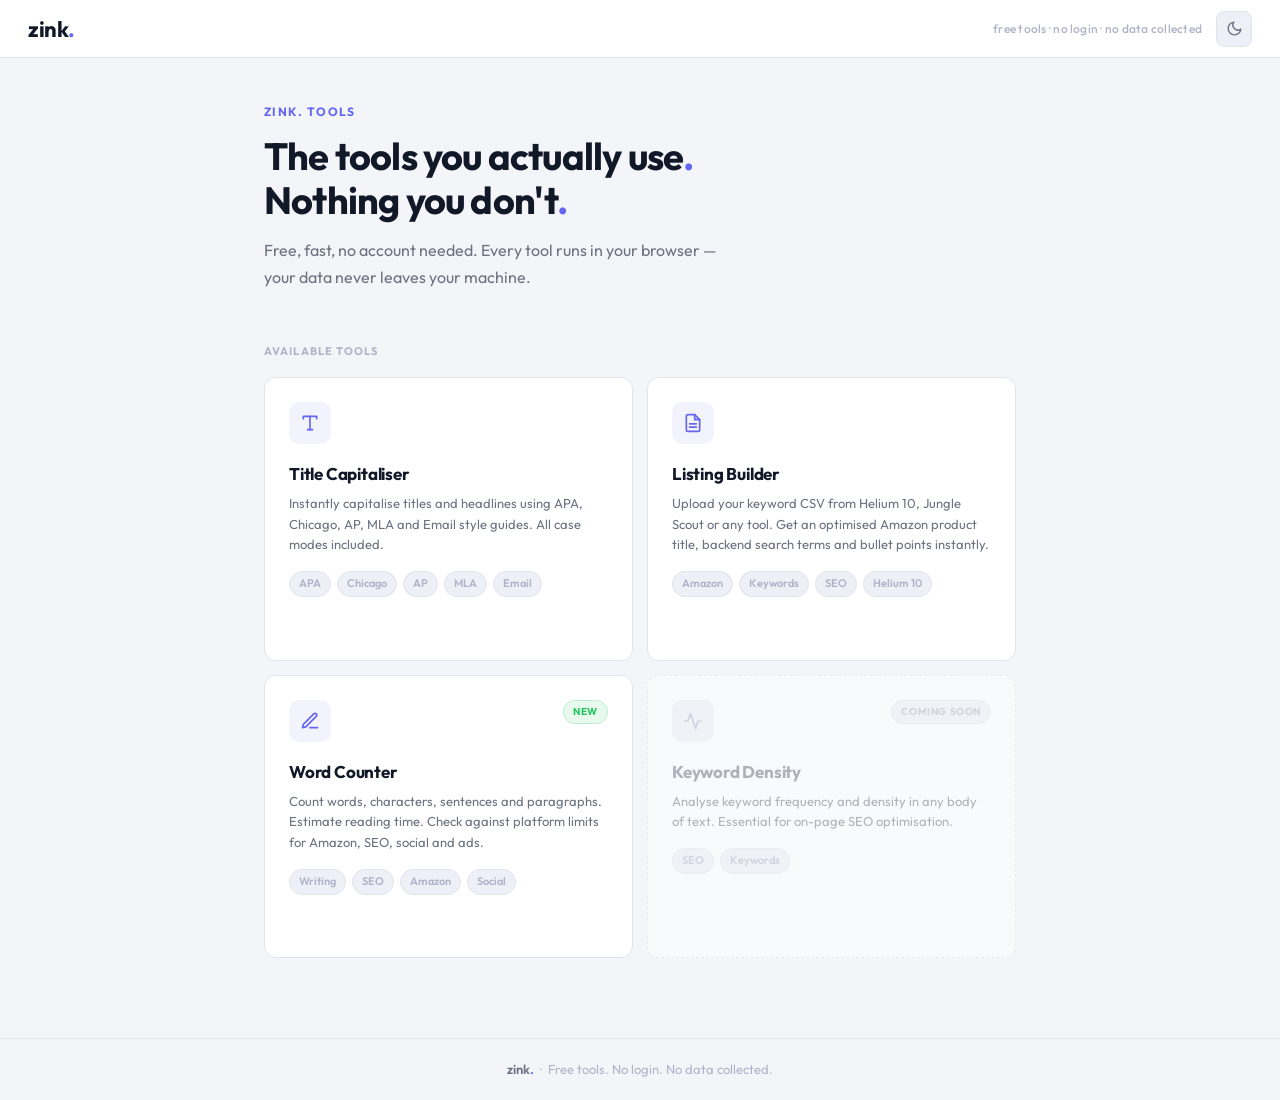
==== index.html @ ea821d5a "SEO — sitemap, robots.txt, OG image, OG tags on all pages" ====
<!DOCTYPE html>
<html lang="en" data-theme="dark">
<head>
  <meta charset="UTF-8" />
  <meta name="viewport" content="width=device-width, initial-scale=1.0" />
  <meta name="description" content="Free online tools for writers, sellers and marketers. Title capitaliser, Amazon listing builder, word counter and more. No login, no data collected — everything runs in your browser." />
  <meta name="robots" content="index, follow" />
  <title>Free Online Tools for Writers & Sellers | zink.</title>
  <!-- Open Graph -->
  <meta property="og:type" content="website" />
  <meta property="og:url" content="https://zink-za.netlify.app/" />
  <meta property="og:title" content="zink. — Free Online Tools" />
  <meta property="og:description" content="Free tools for writers, sellers and marketers. Title capitaliser, Amazon listing builder, word counter and more. No login, no data collected." />
  <meta property="og:image" content="https://zink-za.netlify.app/og-image.svg" />
  <meta name="twitter:card" content="summary_large_image" />
  <meta name="twitter:title" content="zink. — Free Online Tools" />
  <meta name="twitter:description" content="Free tools for writers, sellers and marketers. No login, no data collected." />
  <meta name="twitter:image" content="https://zink-za.netlify.app/og-image.svg" />
  <link rel="icon" type="image/svg+xml" href="favicon.svg" />
  <link rel="preconnect" href="https://fonts.googleapis.com" />
  <link rel="preconnect" href="https://fonts.gstatic.com" crossorigin />
  <link href="https://fonts.googleapis.com/css2?family=Outfit:wght@400;500;600;700&display=swap" rel="stylesheet" />
  <script async src="https://www.googletagmanager.com/gtag/js?id=G-XY13QWYYQ4"></script>
  <script>window.dataLayer=window.dataLayer||[];function gtag(){dataLayer.push(arguments);}gtag('js',new Date());gtag('config','G-XY13QWYYQ4');</script>
  <link rel="stylesheet" href="css/main.css" />
  <style>
    .hero{margin-bottom:52px}
    .hero-eyebrow{font-size:12px;font-weight:700;color:var(--accent);letter-spacing:.12em;text-transform:uppercase;margin-bottom:14px}
    .hero-title{font-size:38px;font-weight:700;letter-spacing:-.8px;color:var(--text);line-height:1.15;margin-bottom:14px}
    .hero-title span{color:var(--accent)}
    .hero-sub{font-size:16px;color:var(--text-muted);max-width:480px;line-height:1.7}
    .tools-heading{font-size:11px;font-weight:700;color:var(--text-faint);letter-spacing:.1em;text-transform:uppercase;margin-bottom:16px}
    .tools-grid{display:grid;grid-template-columns:1fr 1fr;gap:14px}
    .tool-card{background:var(--surface);border:1px solid var(--border);border-radius:var(--radius);padding:24px;cursor:pointer;text-align:left;text-decoration:none;color:inherit;display:block;transition:border-color var(--ease),transform var(--ease)}
    .tool-card:hover{border-color:var(--accent);transform:translateY(-2px)}
    .tool-card.coming-soon{opacity:.5;cursor:default;border-style:dashed}
    .tool-card.coming-soon:hover{border-color:var(--border);transform:none}
    .tool-card-top{display:flex;align-items:flex-start;justify-content:space-between;margin-bottom:16px}
    .tool-icon{width:42px;height:42px;border-radius:10px;background:var(--accent-dim);display:flex;align-items:center;justify-content:center;flex-shrink:0;color:var(--accent)}
    .tool-icon.muted{background:var(--surface2);color:var(--text-faint)}
    .new-badge{font-size:10px;font-weight:700;padding:3px 9px;border-radius:20px;letter-spacing:.06em;text-transform:uppercase;background:rgba(34,197,94,0.1);color:var(--success);border:1px solid rgba(34,197,94,0.2)}
    .soon-badge{font-size:10px;font-weight:700;padding:3px 9px;border-radius:20px;letter-spacing:.06em;text-transform:uppercase;background:var(--surface2);color:var(--text-faint);border:1px solid var(--border)}
    .tool-name{font-size:17px;font-weight:700;color:var(--text);margin-bottom:6px;letter-spacing:-.2px}
    .tool-card.coming-soon .tool-name{color:var(--text-muted)}
    .tool-desc{font-size:13px;color:var(--text-muted);line-height:1.6;margin-bottom:16px}
    .tool-tags{display:flex;gap:6px;flex-wrap:wrap}
    .tag{font-size:11px;font-weight:600;padding:3px 9px;border-radius:20px;background:var(--surface2);color:var(--text-faint);border:1px solid var(--border)}
    .tool-arrow{margin-top:18px;display:flex;align-items:center;gap:6px;font-size:13px;font-weight:600;color:var(--accent);opacity:0;transition:opacity var(--ease)}
    .tool-card:hover .tool-arrow{opacity:1}
    @media(max-width:600px){.tools-grid{grid-template-columns:1fr}.hero-title{font-size:28px}}
  </style>
</head>
<body>
  <header class="header">
    <a href="/" onclick="window.location.reload();return false;" class="logo">zink<span>.</span></a>
    <div class="header-right">
      <span class="header-tagline">free tools · no login · no data collected</span>
      <button class="theme-btn" id="theme-btn" aria-label="Toggle theme">
        <svg id="icon-sun" width="17" height="17" viewBox="0 0 24 24" fill="none" stroke="currentColor" stroke-width="2" stroke-linecap="round" stroke-linejoin="round"><circle cx="12" cy="12" r="5"/><line x1="12" y1="1" x2="12" y2="3"/><line x1="12" y1="21" x2="12" y2="23"/><line x1="4.22" y1="4.22" x2="5.64" y2="5.64"/><line x1="18.36" y1="18.36" x2="19.78" y2="19.78"/><line x1="1" y1="12" x2="3" y2="12"/><line x1="21" y1="12" x2="23" y2="12"/><line x1="4.22" y1="19.78" x2="5.64" y2="18.36"/><line x1="18.36" y1="5.64" x2="19.78" y2="4.22"/></svg>
        <svg id="icon-moon" width="17" height="17" viewBox="0 0 24 24" fill="none" stroke="currentColor" stroke-width="2" stroke-linecap="round" stroke-linejoin="round" style="display:none"><path d="M21 12.79A9 9 0 1 1 11.21 3 7 7 0 0 0 21 12.79z"/></svg>
      </button>
    </div>
  </header>

  <main>
    <div class="hero">
      <div class="hero-eyebrow">zink. tools</div>
      <h1 class="hero-title">The tools you actually use<span>.</span><br>Nothing you don't<span>.</span></h1>
      <p class="hero-sub">Free, fast, no account needed. Every tool runs in your browser — your data never leaves your machine.</p>
    </div>

    <p class="tools-heading">Available tools</p>
    <div class="tools-grid">

      <a href="capitaliser.html" class="tool-card">
        <div class="tool-card-top">
          <div class="tool-icon">
            <svg width="20" height="20" viewBox="0 0 24 24" fill="none" stroke="currentColor" stroke-width="2" stroke-linecap="round" stroke-linejoin="round"><polyline points="4 7 4 4 20 4 20 7"/><line x1="9" y1="20" x2="15" y2="20"/><line x1="12" y1="4" x2="12" y2="20"/></svg>
          </div>
        </div>
        <div class="tool-name">Title Capitaliser</div>
        <div class="tool-desc">Instantly capitalise titles and headlines using APA, Chicago, AP, MLA and Email style guides. All case modes included.</div>
        <div class="tool-tags"><span class="tag">APA</span><span class="tag">Chicago</span><span class="tag">AP</span><span class="tag">MLA</span><span class="tag">Email</span></div>
        <div class="tool-arrow">Open tool <svg width="14" height="14" viewBox="0 0 24 24" fill="none" stroke="currentColor" stroke-width="2.5" stroke-linecap="round" stroke-linejoin="round"><line x1="5" y1="12" x2="19" y2="12"/><polyline points="12 5 19 12 12 19"/></svg></div>
      </a>

      <a href="listing-builder.html" class="tool-card">
        <div class="tool-card-top">
          <div class="tool-icon">
            <svg width="20" height="20" viewBox="0 0 24 24" fill="none" stroke="currentColor" stroke-width="2" stroke-linecap="round" stroke-linejoin="round"><path d="M14 2H6a2 2 0 0 0-2 2v16a2 2 0 0 0 2 2h12a2 2 0 0 0 2-2V8z"/><polyline points="14 2 14 8 20 8"/><line x1="16" y1="13" x2="8" y2="13"/><line x1="16" y1="17" x2="8" y2="17"/></svg>
          </div>
        </div>
        <div class="tool-name">Listing Builder</div>
        <div class="tool-desc">Upload your keyword CSV from Helium 10, Jungle Scout or any tool. Get an optimised Amazon product title, backend search terms and bullet points instantly.</div>
        <div class="tool-tags"><span class="tag">Amazon</span><span class="tag">Keywords</span><span class="tag">SEO</span><span class="tag">Helium 10</span></div>
        <div class="tool-arrow">Open tool <svg width="14" height="14" viewBox="0 0 24 24" fill="none" stroke="currentColor" stroke-width="2.5" stroke-linecap="round" stroke-linejoin="round"><line x1="5" y1="12" x2="19" y2="12"/><polyline points="12 5 19 12 12 19"/></svg></div>
      </a>

      <a href="word-counter.html" class="tool-card">
        <div class="tool-card-top">
          <div class="tool-icon">
            <svg width="20" height="20" viewBox="0 0 24 24" fill="none" stroke="currentColor" stroke-width="2" stroke-linecap="round" stroke-linejoin="round"><path d="M12 20h9"/><path d="M16.5 3.5a2.121 2.121 0 0 1 3 3L7 19l-4 1 1-4L16.5 3.5z"/></svg>
          </div>
          <span class="new-badge">New</span>
        </div>
        <div class="tool-name">Word Counter</div>
        <div class="tool-desc">Count words, characters, sentences and paragraphs. Estimate reading time. Check against platform limits for Amazon, SEO, social and ads.</div>
        <div class="tool-tags"><span class="tag">Writing</span><span class="tag">SEO</span><span class="tag">Amazon</span><span class="tag">Social</span></div>
        <div class="tool-arrow">Open tool <svg width="14" height="14" viewBox="0 0 24 24" fill="none" stroke="currentColor" stroke-width="2.5" stroke-linecap="round" stroke-linejoin="round"><line x1="5" y1="12" x2="19" y2="12"/><polyline points="12 5 19 12 12 19"/></svg></div>
      </a>

      <div class="tool-card coming-soon">
        <div class="tool-card-top">
          <div class="tool-icon muted"><svg width="20" height="20" viewBox="0 0 24 24" fill="none" stroke="currentColor" stroke-width="2" stroke-linecap="round" stroke-linejoin="round"><polyline points="22 12 18 12 15 21 9 3 6 12 2 12"/></svg></div>
          <span class="soon-badge">Coming soon</span>
        </div>
        <div class="tool-name">Keyword Density</div>
        <div class="tool-desc">Analyse keyword frequency and density in any body of text. Essential for on-page SEO optimisation.</div>
        <div class="tool-tags"><span class="tag">SEO</span><span class="tag">Keywords</span></div>
      </div>

    </div>
  </main>

  <footer>
    <span class="logo-text">zink</span><span class="logo-dot">.</span>
    &nbsp;·&nbsp; Free tools. No login. No data collected.
  </footer>

  <script>
    const root=document.documentElement,themeBtn=document.getElementById('theme-btn'),sunIcon=document.getElementById('icon-sun'),moonIcon=document.getElementById('icon-moon');
    function applyTheme(t){root.setAttribute('data-theme',t);try{localStorage.setItem('zink-theme',t)}catch(e){}sunIcon.style.display=t==='dark'?'block':'none';moonIcon.style.display=t==='light'?'block':'none';}
    const saved=()=>{try{return localStorage.getItem('zink-theme')}catch(e){return null}};
    applyTheme(saved()||(window.matchMedia('(prefers-color-scheme:light)').matches?'light':'dark'));
    themeBtn.addEventListener('click',()=>applyTheme(root.getAttribute('data-theme')==='dark'?'light':'dark'));
  </script>
</body>
</html>
---- css/main.css ----
/* ── Reset ─────────────────────────────────────────────── */
*, *::before, *::after { box-sizing: border-box; margin: 0; padding: 0; }

/* ── Theme variables ───────────────────────────────────── */
:root {
  --bg:           #0f1117;
  --surface:      #1a1d27;
  --surface2:     #22263a;
  --border:       #2a2d3a;
  --border2:      #363a50;
  --text:         #f0f0f5;
  --text-muted:   #8b8fa8;
  --text-faint:   #4a4e68;
  --accent:       #6366f1;
  --accent-hover: #4f52d9;
  --accent-dim:   rgba(99,102,241,0.12);
  --success:      #22c55e;
  --radius:       12px;
  --radius-sm:    8px;
  --radius-xs:    6px;
  --font:         'Outfit', sans-serif;
  --ease:         0.16s ease;
}

[data-theme="light"] {
  --bg:           #f4f5f9;
  --surface:      #ffffff;
  --surface2:     #eef0f7;
  --border:       #e2e4ed;
  --border2:      #cdd0e0;
  --text:         #111827;
  --text-muted:   #6b7280;
  --text-faint:   #b0b4c8;
  --accent-dim:   rgba(99,102,241,0.08);
}

/* ── Base ──────────────────────────────────────────────── */
html { font-size: 16px; -webkit-font-smoothing: antialiased; }

body {
  font-family: var(--font);
  background: var(--bg);
  color: var(--text);
  min-height: 100vh;
  display: flex;
  flex-direction: column;
  transition: background var(--ease), color var(--ease);
  line-height: 1.6;
}

::selection { background: var(--accent); color: #fff; }
::-webkit-scrollbar { width: 5px; }
::-webkit-scrollbar-track { background: transparent; }
::-webkit-scrollbar-thumb { background: var(--border2); border-radius: 3px; }

/* ── Header ────────────────────────────────────────────── */
.header {
  height: 58px;
  padding: 0 28px;
  display: flex;
  align-items: center;
  justify-content: space-between;
  background: var(--surface);
  border-bottom: 1px solid var(--border);
  position: sticky;
  top: 0;
  z-index: 100;
  transition: background var(--ease), border-color var(--ease);
}

.logo {
  font-size: 22px;
  font-weight: 700;
  letter-spacing: -0.5px;
  user-select: none;
  line-height: 1;
  color: var(--text);
  text-decoration: none;
  transition: color var(--ease);
}
.logo span { color: var(--accent); }

.header-right {
  display: flex;
  align-items: center;
  gap: 14px;
}

.header-tagline {
  font-size: 12px;
  color: var(--text-faint);
  font-weight: 500;
  letter-spacing: 0.02em;
}

.theme-btn {
  width: 36px;
  height: 36px;
  border-radius: var(--radius-sm);
  background: var(--surface2);
  border: 1px solid var(--border);
  color: var(--text-muted);
  cursor: pointer;
  display: flex;
  align-items: center;
  justify-content: center;
  transition: background var(--ease), color var(--ease), border-color var(--ease);
}
.theme-btn:hover { background: var(--border); color: var(--text); }

/* ── Main layout ───────────────────────────────────────── */
main {
  flex: 1;
  max-width: 800px;
  margin: 0 auto;
  width: 100%;
  padding: 44px 24px 80px;
}

/* ── Tool header ───────────────────────────────────────── */
.tool-header { margin-bottom: 32px; }

.tool-title {
  font-size: 26px;
  font-weight: 700;
  letter-spacing: -0.5px;
  color: var(--text);
  margin-bottom: 6px;
}

.tool-subtitle { font-size: 15px; color: var(--text-muted); }

/* ── Style guide tabs ──────────────────────────────────── */
.style-tabs {
  display: flex;
  gap: 5px;
  flex-wrap: wrap;
  margin-bottom: 10px;
}

.style-tab {
  padding: 8px 17px;
  border-radius: var(--radius-sm);
  font-size: 13px;
  font-weight: 600;
  font-family: var(--font);
  cursor: pointer;
  border: 1px solid var(--border);
  background: var(--surface);
  color: var(--text-muted);
  transition: all var(--ease);
  letter-spacing: 0.02em;
}
.style-tab:hover { color: var(--text); border-color: var(--border2); }
.style-tab.active { background: var(--accent); color: #fff; border-color: var(--accent); }

/* ── Style description strip ───────────────────────────── */
.style-desc {
  padding: 10px 14px;
  background: var(--accent-dim);
  border-radius: var(--radius-sm);
  border-left: 3px solid var(--accent);
  margin-bottom: 16px;
  min-height: 40px;
  transition: all var(--ease);
}
.style-desc-name { font-size: 13px; font-weight: 600; color: var(--accent); }
.style-desc-text { font-size: 13px; color: var(--text-muted); margin-left: 6px; }

/* ── Card ──────────────────────────────────────────────── */
.card {
  background: var(--surface);
  border: 1px solid var(--border);
  border-radius: var(--radius);
  overflow: hidden;
  transition: border-color var(--ease), background var(--ease);
}

.card-label-row {
  padding: 10px 16px;
  border-bottom: 1px solid var(--border);
  display: flex;
  align-items: center;
  justify-content: space-between;
  min-height: 42px;
}

.card-label {
  font-size: 11px;
  font-weight: 700;
  color: var(--text-faint);
  letter-spacing: 0.1em;
  text-transform: uppercase;
}

/* ── Textarea ──────────────────────────────────────────── */
#input-text {
  width: 100%;
  padding: 16px;
  background: transparent;
  color: var(--text);
  font-family: var(--font);
  font-size: 17px;
  font-weight: 400;
  line-height: 1.65;
  resize: vertical;
  border: none;
  display: block;
  min-height: 110px;
  transition: color var(--ease);
}
#input-text:focus { outline: none; }
#input-text::placeholder { color: var(--text-faint); }

/* ── Output ────────────────────────────────────────────── */
#output-text {
  padding: 16px;
  font-size: 17px;
  font-weight: 400;
  line-height: 1.65;
  color: var(--text-faint);
  min-height: 60px;
  cursor: pointer;
  word-break: break-word;
  white-space: pre-wrap;
  transition: color var(--ease);
  user-select: text;
}
#output-text.has-content { color: var(--text); }

/* ── Clear btn ─────────────────────────────────────────── */
.clear-btn {
  font-size: 12px;
  color: var(--text-faint);
  background: none;
  border: none;
  cursor: pointer;
  font-family: var(--font);
  padding: 2px 6px;
  border-radius: 4px;
  transition: color var(--ease);
}
.clear-btn:hover { color: var(--text-muted); }

/* ── Case mode buttons ─────────────────────────────────── */
.mode-row {
  display: flex;
  gap: 5px;
  flex-wrap: wrap;
  margin: 12px 0;
}

.mode-btn {
  padding: 7px 14px;
  border-radius: var(--radius-xs);
  font-size: 13px;
  font-weight: 500;
  font-family: var(--font);
  cursor: pointer;
  border: 1px solid transparent;
  background: transparent;
  color: var(--text-muted);
  transition: all var(--ease);
}
.mode-btn:hover { color: var(--text); background: var(--surface); border-color: var(--border); }
.mode-btn.active { color: var(--text); background: var(--surface2); border-color: var(--border2); }

/* ── Output meta row ───────────────────────────────────── */
.output-meta { display: flex; align-items: center; gap: 12px; }

.word-count { font-size: 12px; color: var(--text-faint); }

/* ── Copy button ───────────────────────────────────────── */
.copy-btn {
  padding: 6px 18px;
  border-radius: var(--radius-xs);
  font-size: 13px;
  font-weight: 600;
  font-family: var(--font);
  cursor: pointer;
  border: none;
  background: var(--accent);
  color: #fff;
  transition: background var(--ease), opacity var(--ease);
  min-width: 76px;
  letter-spacing: 0.01em;
}
.copy-btn:hover:not(:disabled) { background: var(--accent-hover); }
.copy-btn:disabled { opacity: 0.35; cursor: default; }
.copy-btn.copied { background: var(--success); }

/* ── Reference cards ───────────────────────────────────── */
.ref-section { margin-top: 52px; }

.ref-heading {
  font-size: 11px;
  font-weight: 700;
  color: var(--text-faint);
  letter-spacing: 0.1em;
  text-transform: uppercase;
  margin-bottom: 14px;
}

.ref-grid {
  display: grid;
  grid-template-columns: repeat(auto-fill, minmax(270px, 1fr));
  gap: 10px;
}

.ref-card {
  background: var(--surface);
  border: 1px solid var(--border);
  border-radius: var(--radius);
  padding: 16px;
  cursor: pointer;
  text-align: left;
  font-family: var(--font);
  transition: border-color var(--ease), background var(--ease);
  width: 100%;
}
.ref-card:hover { border-color: var(--border2); }
.ref-card.active { border-color: var(--accent); background: var(--accent-dim); }

.ref-card-id {
  font-size: 10px;
  font-weight: 700;
  letter-spacing: 0.12em;
  text-transform: uppercase;
  color: var(--text-faint);
  margin-bottom: 5px;
  display: block;
}
.ref-card.active .ref-card-id { color: var(--accent); }

.ref-card-name {
  font-size: 14px;
  font-weight: 600;
  color: var(--text);
  margin-bottom: 4px;
}

.ref-card-desc {
  font-size: 13px;
  color: var(--text-muted);
  line-height: 1.5;
}

/* ── Footer ────────────────────────────────────────────── */
footer {
  border-top: 1px solid var(--border);
  padding: 20px 28px;
  text-align: center;
  font-size: 13px;
  color: var(--text-faint);
  transition: border-color var(--ease);
}
.logo-text { color: var(--text-muted); font-weight: 600; }
.logo-dot  { color: var(--accent); font-weight: 600; }

/* ── Responsive ────────────────────────────────────────── */
@media (max-width: 600px) {
  .header { padding: 0 16px; }
  .header-tagline { display: none; }
  main { padding: 28px 16px 60px; }
  .tool-title { font-size: 22px; }
  #input-text, #output-text { font-size: 15px; }
}
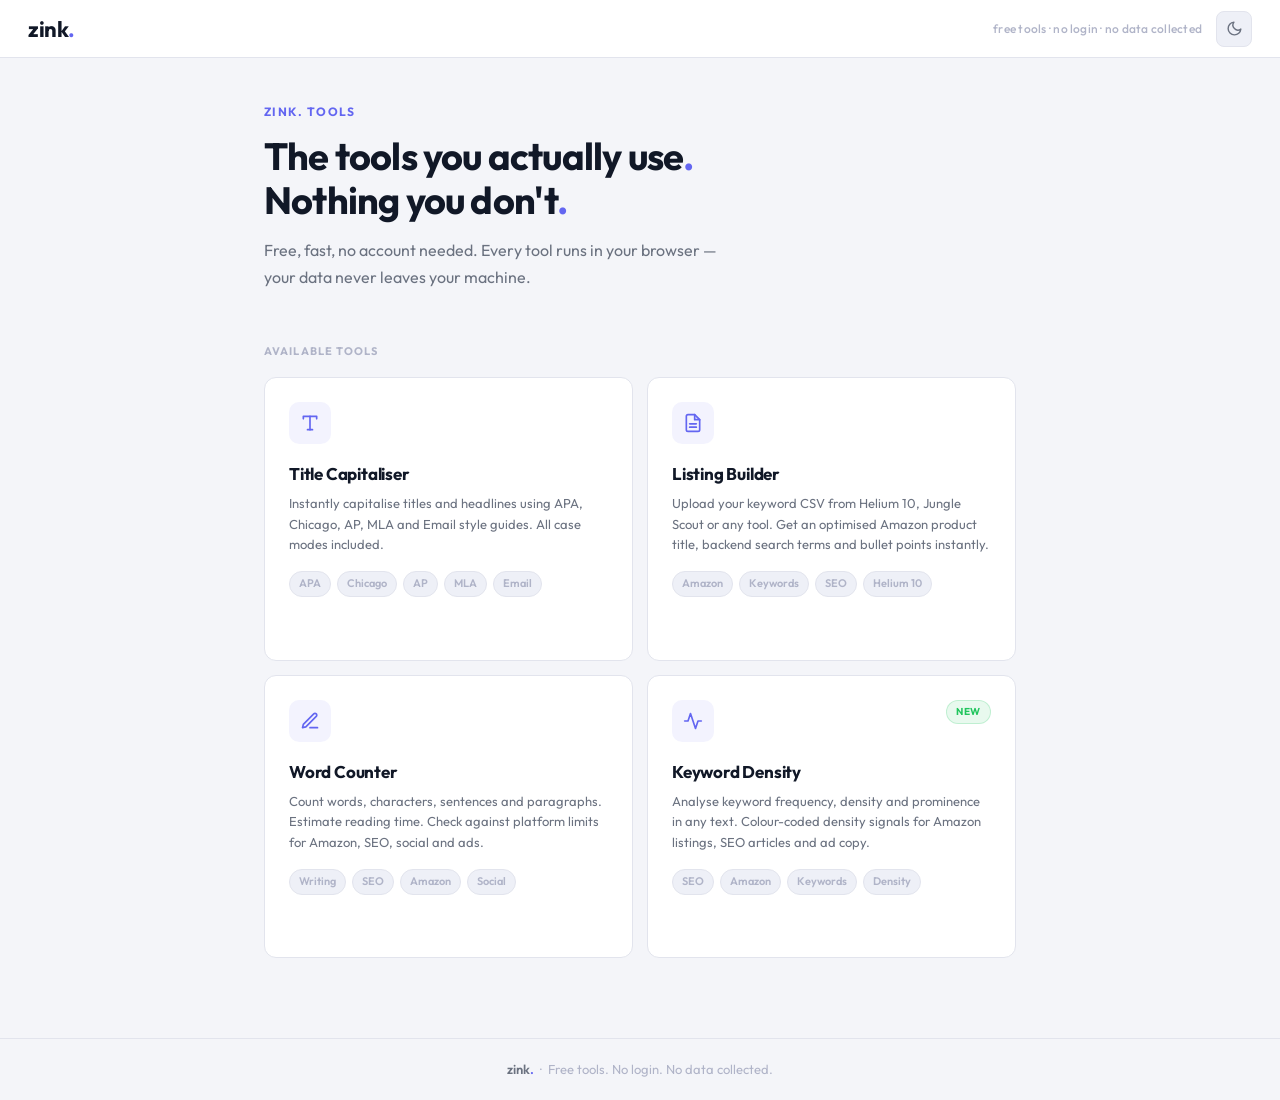
==== commit 2ea1e8e6: "add keyword density tool — live on homepage" ====
--- a/index.html
+++ b/index.html
@@ -8,14 +8,14 @@
   <title>Free Online Tools for Writers & Sellers | zink.</title>
   <!-- Open Graph -->
   <meta property="og:type" content="website" />
-  <meta property="og:url" content="https://zink-za.netlify.app/" />
+  <meta property="og:url" content="https://gotzink.com/" />
   <meta property="og:title" content="zink. — Free Online Tools" />
   <meta property="og:description" content="Free tools for writers, sellers and marketers. Title capitaliser, Amazon listing builder, word counter and more. No login, no data collected." />
-  <meta property="og:image" content="https://zink-za.netlify.app/og-image.svg" />
+  <meta property="og:image" content="https://gotzink.com/og-image.svg" />
   <meta name="twitter:card" content="summary_large_image" />
   <meta name="twitter:title" content="zink. — Free Online Tools" />
   <meta name="twitter:description" content="Free tools for writers, sellers and marketers. No login, no data collected." />
-  <meta name="twitter:image" content="https://zink-za.netlify.app/og-image.svg" />
+  <meta name="twitter:image" content="https://gotzink.com/og-image.svg" />
   <link rel="icon" type="image/svg+xml" href="favicon.svg" />
   <link rel="preconnect" href="https://fonts.googleapis.com" />
   <link rel="preconnect" href="https://fonts.gstatic.com" crossorigin />
@@ -101,7 +101,6 @@
           <div class="tool-icon">
             <svg width="20" height="20" viewBox="0 0 24 24" fill="none" stroke="currentColor" stroke-width="2" stroke-linecap="round" stroke-linejoin="round"><path d="M12 20h9"/><path d="M16.5 3.5a2.121 2.121 0 0 1 3 3L7 19l-4 1 1-4L16.5 3.5z"/></svg>
           </div>
-          <span class="new-badge">New</span>
         </div>
         <div class="tool-name">Word Counter</div>
         <div class="tool-desc">Count words, characters, sentences and paragraphs. Estimate reading time. Check against platform limits for Amazon, SEO, social and ads.</div>
@@ -109,15 +108,18 @@
         <div class="tool-arrow">Open tool <svg width="14" height="14" viewBox="0 0 24 24" fill="none" stroke="currentColor" stroke-width="2.5" stroke-linecap="round" stroke-linejoin="round"><line x1="5" y1="12" x2="19" y2="12"/><polyline points="12 5 19 12 12 19"/></svg></div>
       </a>
 
-      <div class="tool-card coming-soon">
+      <a href="keyword-density.html" class="tool-card">
         <div class="tool-card-top">
-          <div class="tool-icon muted"><svg width="20" height="20" viewBox="0 0 24 24" fill="none" stroke="currentColor" stroke-width="2" stroke-linecap="round" stroke-linejoin="round"><polyline points="22 12 18 12 15 21 9 3 6 12 2 12"/></svg></div>
-          <span class="soon-badge">Coming soon</span>
+          <div class="tool-icon">
+            <svg width="20" height="20" viewBox="0 0 24 24" fill="none" stroke="currentColor" stroke-width="2" stroke-linecap="round" stroke-linejoin="round"><polyline points="22 12 18 12 15 21 9 3 6 12 2 12"/></svg>
+          </div>
+          <span class="new-badge">New</span>
         </div>
         <div class="tool-name">Keyword Density</div>
-        <div class="tool-desc">Analyse keyword frequency and density in any body of text. Essential for on-page SEO optimisation.</div>
-        <div class="tool-tags"><span class="tag">SEO</span><span class="tag">Keywords</span></div>
-      </div>
+        <div class="tool-desc">Analyse keyword frequency, density and prominence in any text. Colour-coded density signals for Amazon listings, SEO articles and ad copy.</div>
+        <div class="tool-tags"><span class="tag">SEO</span><span class="tag">Amazon</span><span class="tag">Keywords</span><span class="tag">Density</span></div>
+        <div class="tool-arrow">Open tool <svg width="14" height="14" viewBox="0 0 24 24" fill="none" stroke="currentColor" stroke-width="2.5" stroke-linecap="round" stroke-linejoin="round"><line x1="5" y1="12" x2="19" y2="12"/><polyline points="12 5 19 12 12 19"/></svg></div>
+      </a>
 
     </div>
   </main>
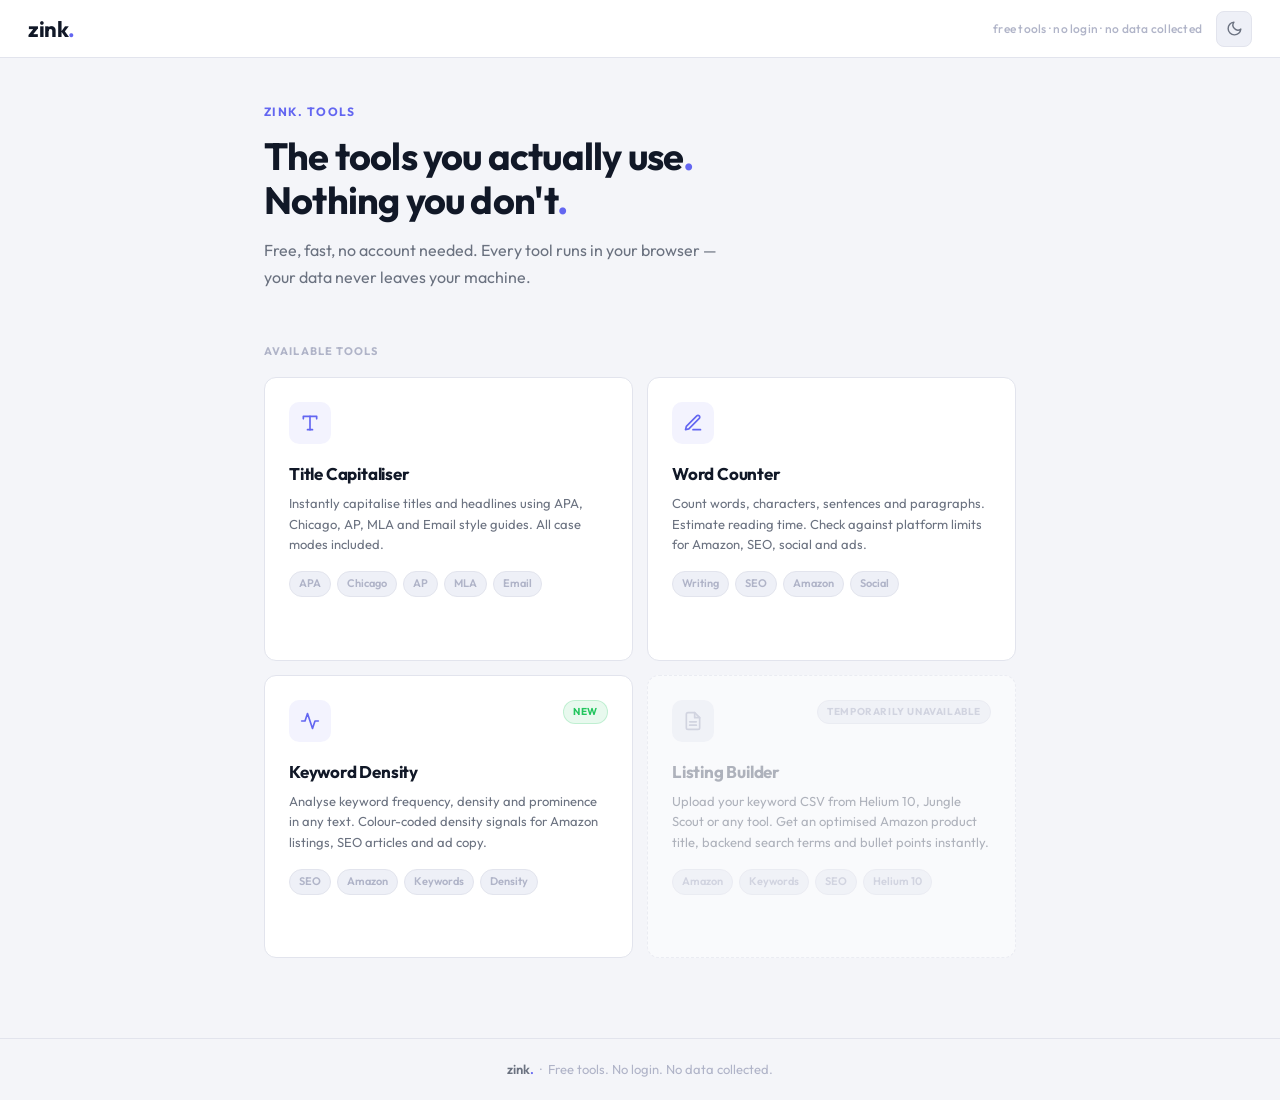
==== commit 48f41de6: "take listing builder offline, add capitaliser → word counter handoff - Mark Listing Builder as tempo" ====
--- a/index.html
+++ b/index.html
@@ -84,18 +84,6 @@
         <div class="tool-arrow">Open tool <svg width="14" height="14" viewBox="0 0 24 24" fill="none" stroke="currentColor" stroke-width="2.5" stroke-linecap="round" stroke-linejoin="round"><line x1="5" y1="12" x2="19" y2="12"/><polyline points="12 5 19 12 12 19"/></svg></div>
       </a>
 
-      <a href="listing-builder.html" class="tool-card">
-        <div class="tool-card-top">
-          <div class="tool-icon">
-            <svg width="20" height="20" viewBox="0 0 24 24" fill="none" stroke="currentColor" stroke-width="2" stroke-linecap="round" stroke-linejoin="round"><path d="M14 2H6a2 2 0 0 0-2 2v16a2 2 0 0 0 2 2h12a2 2 0 0 0 2-2V8z"/><polyline points="14 2 14 8 20 8"/><line x1="16" y1="13" x2="8" y2="13"/><line x1="16" y1="17" x2="8" y2="17"/></svg>
-          </div>
-        </div>
-        <div class="tool-name">Listing Builder</div>
-        <div class="tool-desc">Upload your keyword CSV from Helium 10, Jungle Scout or any tool. Get an optimised Amazon product title, backend search terms and bullet points instantly.</div>
-        <div class="tool-tags"><span class="tag">Amazon</span><span class="tag">Keywords</span><span class="tag">SEO</span><span class="tag">Helium 10</span></div>
-        <div class="tool-arrow">Open tool <svg width="14" height="14" viewBox="0 0 24 24" fill="none" stroke="currentColor" stroke-width="2.5" stroke-linecap="round" stroke-linejoin="round"><line x1="5" y1="12" x2="19" y2="12"/><polyline points="12 5 19 12 12 19"/></svg></div>
-      </a>
-
       <a href="word-counter.html" class="tool-card">
         <div class="tool-card-top">
           <div class="tool-icon">
@@ -121,6 +109,18 @@
         <div class="tool-arrow">Open tool <svg width="14" height="14" viewBox="0 0 24 24" fill="none" stroke="currentColor" stroke-width="2.5" stroke-linecap="round" stroke-linejoin="round"><line x1="5" y1="12" x2="19" y2="12"/><polyline points="12 5 19 12 12 19"/></svg></div>
       </a>
 
+      <div class="tool-card coming-soon">
+        <div class="tool-card-top">
+          <div class="tool-icon muted">
+            <svg width="20" height="20" viewBox="0 0 24 24" fill="none" stroke="currentColor" stroke-width="2" stroke-linecap="round" stroke-linejoin="round"><path d="M14 2H6a2 2 0 0 0-2 2v16a2 2 0 0 0 2 2h12a2 2 0 0 0 2-2V8z"/><polyline points="14 2 14 8 20 8"/><line x1="16" y1="13" x2="8" y2="13"/><line x1="16" y1="17" x2="8" y2="17"/></svg>
+          </div>
+          <span class="soon-badge">Temporarily Unavailable</span>
+        </div>
+        <div class="tool-name">Listing Builder</div>
+        <div class="tool-desc">Upload your keyword CSV from Helium 10, Jungle Scout or any tool. Get an optimised Amazon product title, backend search terms and bullet points instantly.</div>
+        <div class="tool-tags"><span class="tag">Amazon</span><span class="tag">Keywords</span><span class="tag">SEO</span><span class="tag">Helium 10</span></div>
+      </div>
+
     </div>
   </main>
 
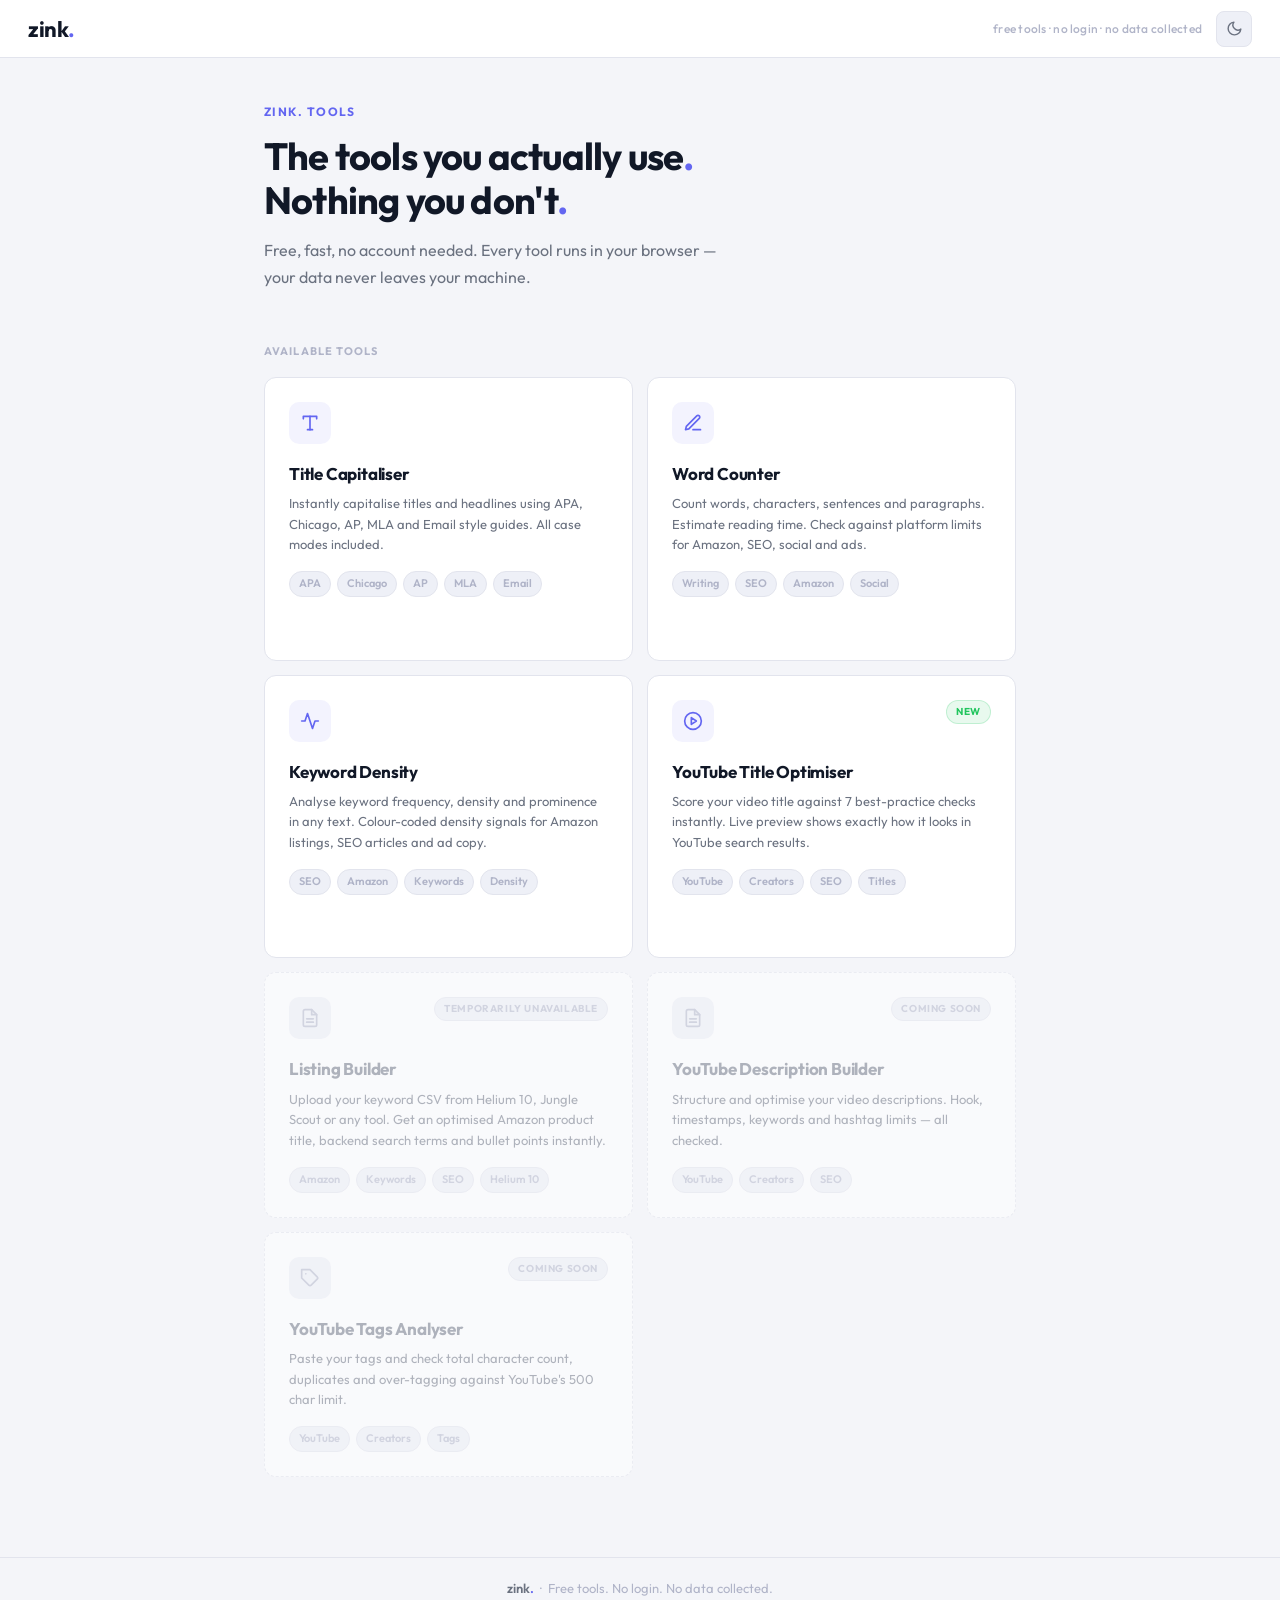
==== commit c448cef1: "add YouTube Title Optimiser — 7-check scoring, live preview, capitaliser handoff Co-Authored-By: Cla" ====
--- a/index.html
+++ b/index.html
@@ -101,11 +101,23 @@
           <div class="tool-icon">
             <svg width="20" height="20" viewBox="0 0 24 24" fill="none" stroke="currentColor" stroke-width="2" stroke-linecap="round" stroke-linejoin="round"><polyline points="22 12 18 12 15 21 9 3 6 12 2 12"/></svg>
           </div>
-          <span class="new-badge">New</span>
         </div>
         <div class="tool-name">Keyword Density</div>
         <div class="tool-desc">Analyse keyword frequency, density and prominence in any text. Colour-coded density signals for Amazon listings, SEO articles and ad copy.</div>
         <div class="tool-tags"><span class="tag">SEO</span><span class="tag">Amazon</span><span class="tag">Keywords</span><span class="tag">Density</span></div>
+        <div class="tool-arrow">Open tool <svg width="14" height="14" viewBox="0 0 24 24" fill="none" stroke="currentColor" stroke-width="2.5" stroke-linecap="round" stroke-linejoin="round"><line x1="5" y1="12" x2="19" y2="12"/><polyline points="12 5 19 12 12 19"/></svg></div>
+      </a>
+
+      <a href="youtube-title.html" class="tool-card">
+        <div class="tool-card-top">
+          <div class="tool-icon">
+            <svg width="20" height="20" viewBox="0 0 24 24" fill="none" stroke="currentColor" stroke-width="2" stroke-linecap="round" stroke-linejoin="round"><circle cx="12" cy="12" r="10"/><polygon points="10 8 16 12 10 16 10 8"/></svg>
+          </div>
+          <span class="new-badge">New</span>
+        </div>
+        <div class="tool-name">YouTube Title Optimiser</div>
+        <div class="tool-desc">Score your video title against 7 best-practice checks instantly. Live preview shows exactly how it looks in YouTube search results.</div>
+        <div class="tool-tags"><span class="tag">YouTube</span><span class="tag">Creators</span><span class="tag">SEO</span><span class="tag">Titles</span></div>
         <div class="tool-arrow">Open tool <svg width="14" height="14" viewBox="0 0 24 24" fill="none" stroke="currentColor" stroke-width="2.5" stroke-linecap="round" stroke-linejoin="round"><line x1="5" y1="12" x2="19" y2="12"/><polyline points="12 5 19 12 12 19"/></svg></div>
       </a>
 
@@ -119,6 +131,30 @@
         <div class="tool-name">Listing Builder</div>
         <div class="tool-desc">Upload your keyword CSV from Helium 10, Jungle Scout or any tool. Get an optimised Amazon product title, backend search terms and bullet points instantly.</div>
         <div class="tool-tags"><span class="tag">Amazon</span><span class="tag">Keywords</span><span class="tag">SEO</span><span class="tag">Helium 10</span></div>
+      </div>
+
+      <div class="tool-card coming-soon">
+        <div class="tool-card-top">
+          <div class="tool-icon muted">
+            <svg width="20" height="20" viewBox="0 0 24 24" fill="none" stroke="currentColor" stroke-width="2" stroke-linecap="round" stroke-linejoin="round"><path d="M14 2H6a2 2 0 0 0-2 2v16a2 2 0 0 0 2 2h12a2 2 0 0 0 2-2V8z"/><polyline points="14 2 14 8 20 8"/><line x1="16" y1="13" x2="8" y2="13"/><line x1="16" y1="17" x2="8" y2="17"/></svg>
+          </div>
+          <span class="soon-badge">Coming Soon</span>
+        </div>
+        <div class="tool-name">YouTube Description Builder</div>
+        <div class="tool-desc">Structure and optimise your video descriptions. Hook, timestamps, keywords and hashtag limits — all checked.</div>
+        <div class="tool-tags"><span class="tag">YouTube</span><span class="tag">Creators</span><span class="tag">SEO</span></div>
+      </div>
+
+      <div class="tool-card coming-soon">
+        <div class="tool-card-top">
+          <div class="tool-icon muted">
+            <svg width="20" height="20" viewBox="0 0 24 24" fill="none" stroke="currentColor" stroke-width="2" stroke-linecap="round" stroke-linejoin="round"><path d="M20.59 13.41l-7.17 7.17a2 2 0 0 1-2.83 0L2 12V2h10l8.59 8.59a2 2 0 0 1 0 2.82z"/><line x1="7" y1="7" x2="7.01" y2="7"/></svg>
+          </div>
+          <span class="soon-badge">Coming Soon</span>
+        </div>
+        <div class="tool-name">YouTube Tags Analyser</div>
+        <div class="tool-desc">Paste your tags and check total character count, duplicates and over-tagging against YouTube's 500 char limit.</div>
+        <div class="tool-tags"><span class="tag">YouTube</span><span class="tag">Creators</span><span class="tag">Tags</span></div>
       </div>
 
     </div>
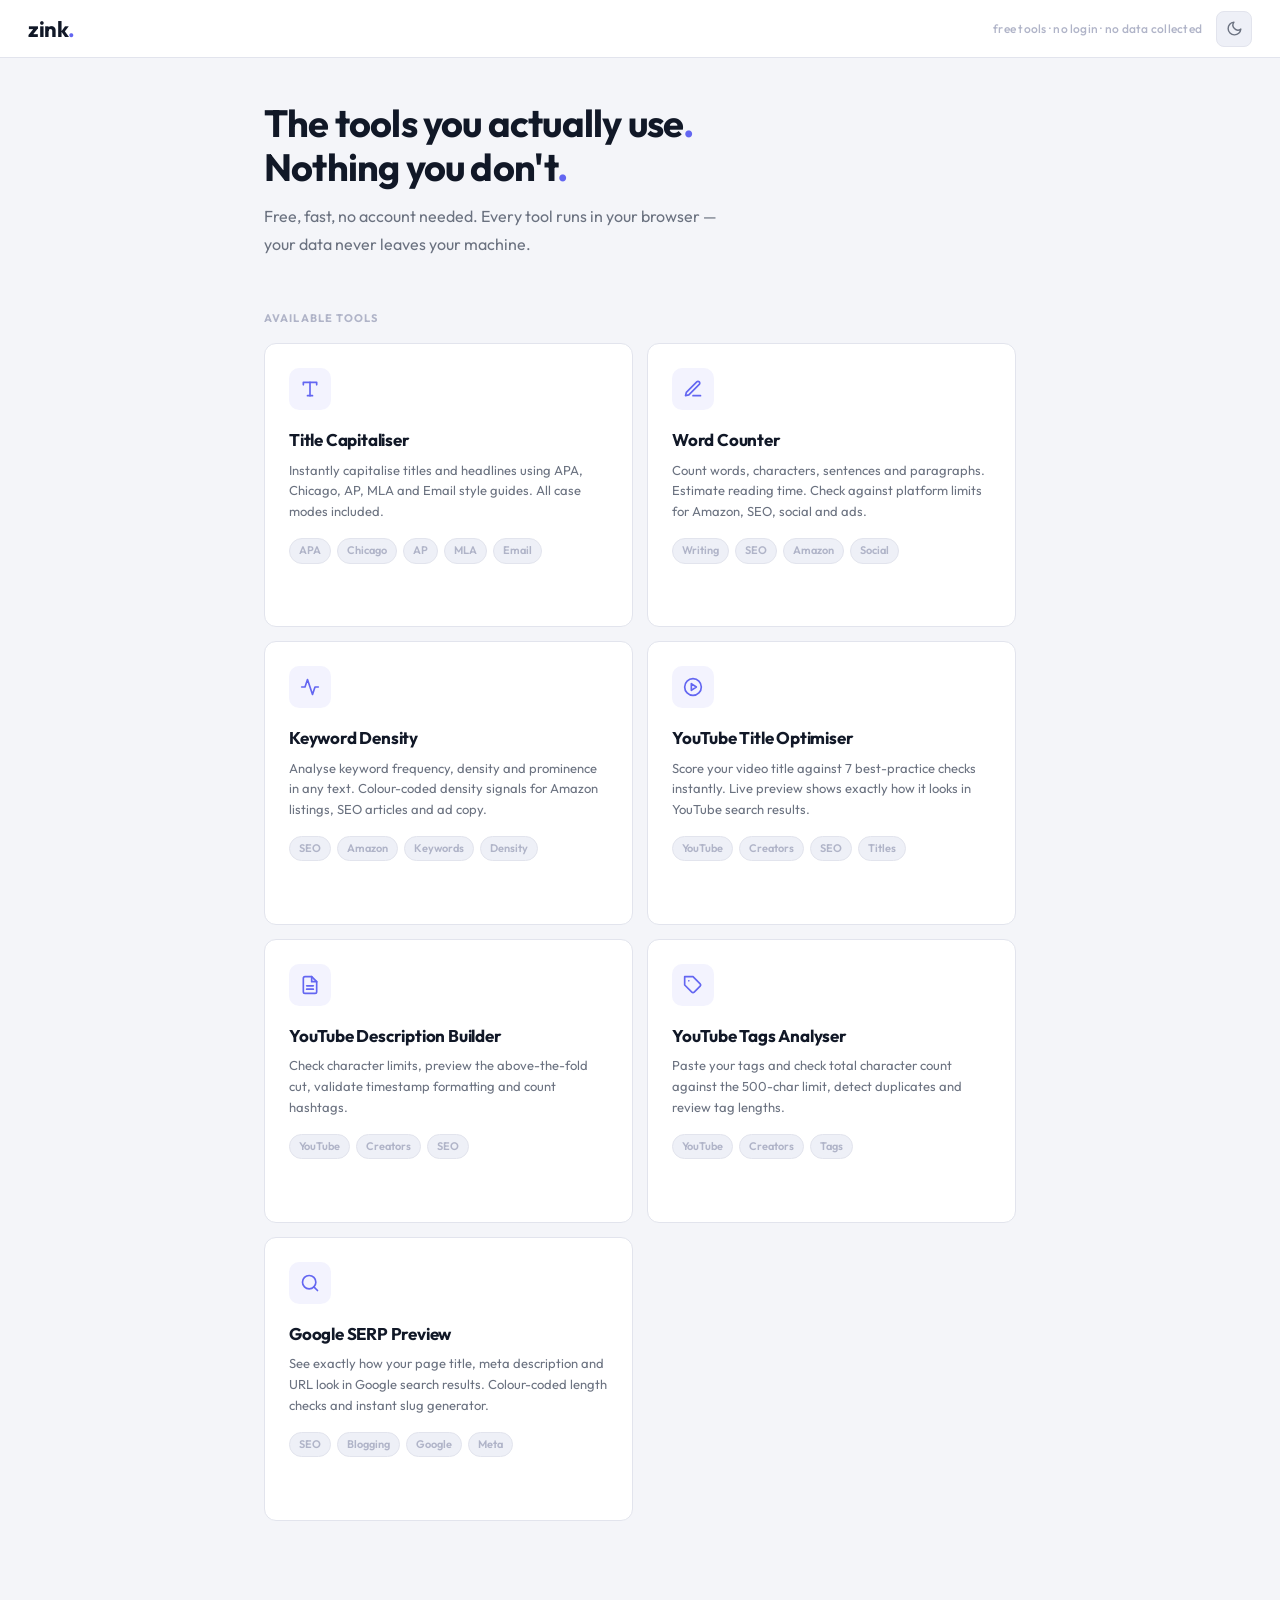
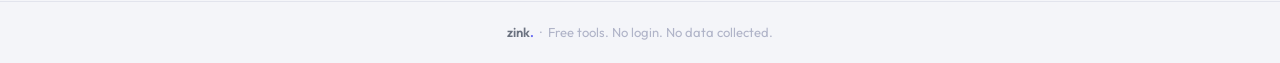
==== commit d1efd3e2: "add 3 new tools, URL slug mode, perf cleanup, and index housekeeping New tools: - YouTube Descriptio" ====
--- a/index.html
+++ b/index.html
@@ -25,7 +25,6 @@
   <link rel="stylesheet" href="css/main.css" />
   <style>
     .hero{margin-bottom:52px}
-    .hero-eyebrow{font-size:12px;font-weight:700;color:var(--accent);letter-spacing:.12em;text-transform:uppercase;margin-bottom:14px}
     .hero-title{font-size:38px;font-weight:700;letter-spacing:-.8px;color:var(--text);line-height:1.15;margin-bottom:14px}
     .hero-title span{color:var(--accent)}
     .hero-sub{font-size:16px;color:var(--text-muted);max-width:480px;line-height:1.7}
@@ -64,7 +63,6 @@
 
   <main>
     <div class="hero">
-      <div class="hero-eyebrow">zink. tools</div>
       <h1 class="hero-title">The tools you actually use<span>.</span><br>Nothing you don't<span>.</span></h1>
       <p class="hero-sub">Free, fast, no account needed. Every tool runs in your browser — your data never leaves your machine.</p>
     </div>
@@ -113,7 +111,6 @@
           <div class="tool-icon">
             <svg width="20" height="20" viewBox="0 0 24 24" fill="none" stroke="currentColor" stroke-width="2" stroke-linecap="round" stroke-linejoin="round"><circle cx="12" cy="12" r="10"/><polygon points="10 8 16 12 10 16 10 8"/></svg>
           </div>
-          <span class="new-badge">New</span>
         </div>
         <div class="tool-name">YouTube Title Optimiser</div>
         <div class="tool-desc">Score your video title against 7 best-practice checks instantly. Live preview shows exactly how it looks in YouTube search results.</div>
@@ -121,41 +118,42 @@
         <div class="tool-arrow">Open tool <svg width="14" height="14" viewBox="0 0 24 24" fill="none" stroke="currentColor" stroke-width="2.5" stroke-linecap="round" stroke-linejoin="round"><line x1="5" y1="12" x2="19" y2="12"/><polyline points="12 5 19 12 12 19"/></svg></div>
       </a>
 
-      <div class="tool-card coming-soon">
+
+      <a href="youtube-description.html" class="tool-card">
         <div class="tool-card-top">
-          <div class="tool-icon muted">
+          <div class="tool-icon">
             <svg width="20" height="20" viewBox="0 0 24 24" fill="none" stroke="currentColor" stroke-width="2" stroke-linecap="round" stroke-linejoin="round"><path d="M14 2H6a2 2 0 0 0-2 2v16a2 2 0 0 0 2 2h12a2 2 0 0 0 2-2V8z"/><polyline points="14 2 14 8 20 8"/><line x1="16" y1="13" x2="8" y2="13"/><line x1="16" y1="17" x2="8" y2="17"/></svg>
           </div>
-          <span class="soon-badge">Temporarily Unavailable</span>
-        </div>
-        <div class="tool-name">Listing Builder</div>
-        <div class="tool-desc">Upload your keyword CSV from Helium 10, Jungle Scout or any tool. Get an optimised Amazon product title, backend search terms and bullet points instantly.</div>
-        <div class="tool-tags"><span class="tag">Amazon</span><span class="tag">Keywords</span><span class="tag">SEO</span><span class="tag">Helium 10</span></div>
-      </div>
-
-      <div class="tool-card coming-soon">
-        <div class="tool-card-top">
-          <div class="tool-icon muted">
-            <svg width="20" height="20" viewBox="0 0 24 24" fill="none" stroke="currentColor" stroke-width="2" stroke-linecap="round" stroke-linejoin="round"><path d="M14 2H6a2 2 0 0 0-2 2v16a2 2 0 0 0 2 2h12a2 2 0 0 0 2-2V8z"/><polyline points="14 2 14 8 20 8"/><line x1="16" y1="13" x2="8" y2="13"/><line x1="16" y1="17" x2="8" y2="17"/></svg>
-          </div>
-          <span class="soon-badge">Coming Soon</span>
         </div>
         <div class="tool-name">YouTube Description Builder</div>
-        <div class="tool-desc">Structure and optimise your video descriptions. Hook, timestamps, keywords and hashtag limits — all checked.</div>
+        <div class="tool-desc">Check character limits, preview the above-the-fold cut, validate timestamp formatting and count hashtags.</div>
         <div class="tool-tags"><span class="tag">YouTube</span><span class="tag">Creators</span><span class="tag">SEO</span></div>
-      </div>
+        <div class="tool-arrow">Open tool <svg width="14" height="14" viewBox="0 0 24 24" fill="none" stroke="currentColor" stroke-width="2.5" stroke-linecap="round" stroke-linejoin="round"><line x1="5" y1="12" x2="19" y2="12"/><polyline points="12 5 19 12 12 19"/></svg></div>
+      </a>
 
-      <div class="tool-card coming-soon">
+      <a href="youtube-tags.html" class="tool-card">
         <div class="tool-card-top">
-          <div class="tool-icon muted">
+          <div class="tool-icon">
             <svg width="20" height="20" viewBox="0 0 24 24" fill="none" stroke="currentColor" stroke-width="2" stroke-linecap="round" stroke-linejoin="round"><path d="M20.59 13.41l-7.17 7.17a2 2 0 0 1-2.83 0L2 12V2h10l8.59 8.59a2 2 0 0 1 0 2.82z"/><line x1="7" y1="7" x2="7.01" y2="7"/></svg>
           </div>
-          <span class="soon-badge">Coming Soon</span>
         </div>
         <div class="tool-name">YouTube Tags Analyser</div>
-        <div class="tool-desc">Paste your tags and check total character count, duplicates and over-tagging against YouTube's 500 char limit.</div>
+        <div class="tool-desc">Paste your tags and check total character count against the 500-char limit, detect duplicates and review tag lengths.</div>
         <div class="tool-tags"><span class="tag">YouTube</span><span class="tag">Creators</span><span class="tag">Tags</span></div>
-      </div>
+        <div class="tool-arrow">Open tool <svg width="14" height="14" viewBox="0 0 24 24" fill="none" stroke="currentColor" stroke-width="2.5" stroke-linecap="round" stroke-linejoin="round"><line x1="5" y1="12" x2="19" y2="12"/><polyline points="12 5 19 12 12 19"/></svg></div>
+      </a>
+
+      <a href="serp-preview.html" class="tool-card">
+        <div class="tool-card-top">
+          <div class="tool-icon">
+            <svg width="20" height="20" viewBox="0 0 24 24" fill="none" stroke="currentColor" stroke-width="2" stroke-linecap="round" stroke-linejoin="round"><circle cx="11" cy="11" r="8"/><line x1="21" y1="21" x2="16.65" y2="16.65"/></svg>
+          </div>
+        </div>
+        <div class="tool-name">Google SERP Preview</div>
+        <div class="tool-desc">See exactly how your page title, meta description and URL look in Google search results. Colour-coded length checks and instant slug generator.</div>
+        <div class="tool-tags"><span class="tag">SEO</span><span class="tag">Blogging</span><span class="tag">Google</span><span class="tag">Meta</span></div>
+        <div class="tool-arrow">Open tool <svg width="14" height="14" viewBox="0 0 24 24" fill="none" stroke="currentColor" stroke-width="2.5" stroke-linecap="round" stroke-linejoin="round"><line x1="5" y1="12" x2="19" y2="12"/><polyline points="12 5 19 12 12 19"/></svg></div>
+      </a>
 
     </div>
   </main>
--- a/css/main.css
+++ b/css/main.css
@@ -15,6 +15,11 @@
   --accent-hover: #4f52d9;
   --accent-dim:   rgba(99,102,241,0.12);
   --success:      #22c55e;
+  --success-dim:  rgba(34,197,94,0.1);
+  --warn:         #fbbf24;
+  --warn-dim:     rgba(251,191,36,0.1);
+  --danger:       #ef4444;
+  --danger-dim:   rgba(239,68,68,0.1);
   --radius:       12px;
   --radius-sm:    8px;
   --radius-xs:    6px;
@@ -32,6 +37,9 @@
   --text-muted:   #6b7280;
   --text-faint:   #b0b4c8;
   --accent-dim:   rgba(99,102,241,0.08);
+  --success-dim:  rgba(34,197,94,0.08);
+  --warn-dim:     rgba(251,191,36,0.08);
+  --danger-dim:   rgba(239,68,68,0.08);
 }
 
 /* ── Base ──────────────────────────────────────────────── */
@@ -86,12 +94,21 @@
   gap: 14px;
 }
 
-.header-tagline {
+.header-tagline, .tagline {
   font-size: 12px;
   color: var(--text-faint);
   font-weight: 500;
   letter-spacing: 0.02em;
 }
+
+.back-link {
+  font-size: 13px;
+  font-weight: 600;
+  color: var(--text-muted);
+  text-decoration: none;
+  transition: color var(--ease);
+}
+.back-link:hover { color: var(--text); }
 
 .theme-btn {
   width: 36px;
@@ -360,7 +377,7 @@
 /* ── Responsive ────────────────────────────────────────── */
 @media (max-width: 600px) {
   .header { padding: 0 16px; }
-  .header-tagline { display: none; }
+  .header-tagline, .tagline { display: none; }
   main { padding: 28px 16px 60px; }
   .tool-title { font-size: 22px; }
   #input-text, #output-text { font-size: 15px; }
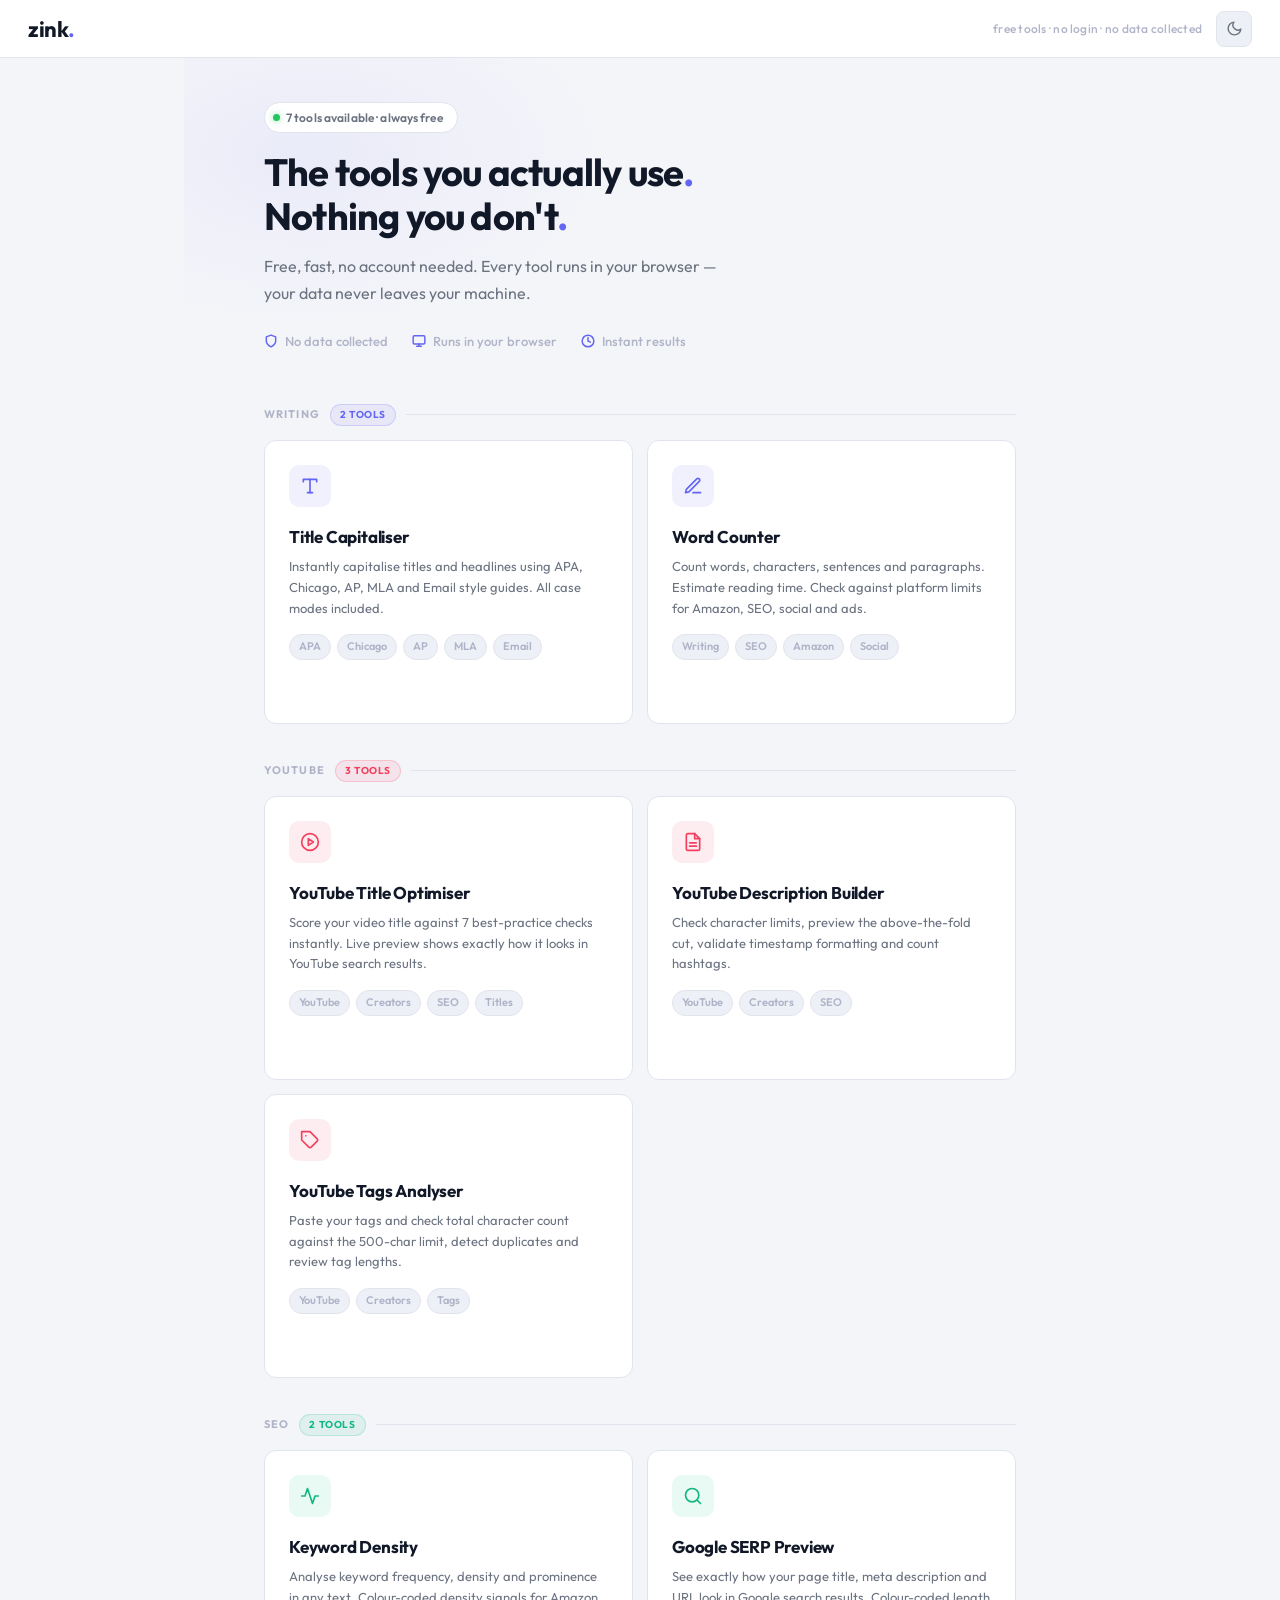
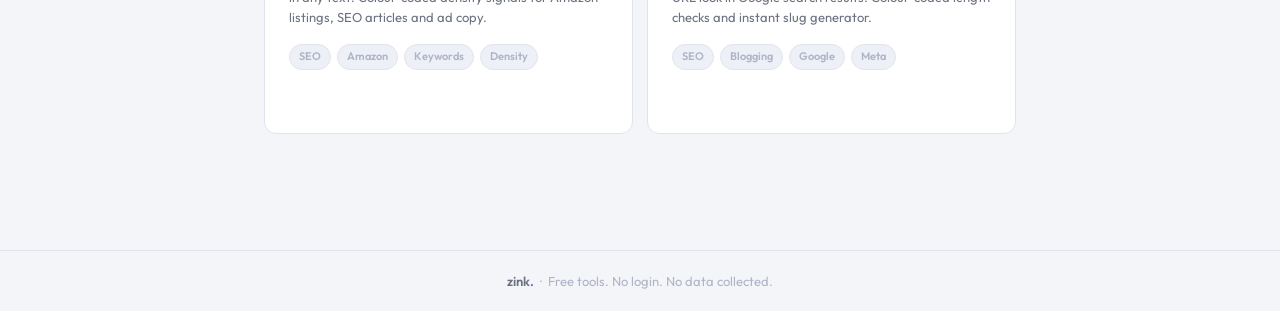
==== commit 4bf8f51d: "visual refresh: category grouping, coloured icons, hero pill and glow Co-Authored-By: Claude Sonnet " ====
--- a/index.html
+++ b/index.html
@@ -24,18 +24,29 @@
   <script>window.dataLayer=window.dataLayer||[];function gtag(){dataLayer.push(arguments);}gtag('js',new Date());gtag('config','G-XY13QWYYQ4');</script>
   <link rel="stylesheet" href="css/main.css" />
   <style>
-    .hero{margin-bottom:52px}
+    /* ── Hero ── */
+    .hero{margin-bottom:52px;position:relative}
+    .hero::before{content:'';position:absolute;top:-60px;left:-80px;width:420px;height:280px;background:radial-gradient(ellipse at 30% 40%,rgba(99,102,241,0.07) 0%,transparent 70%);pointer-events:none;z-index:0}
+    .hero>*{position:relative;z-index:1}
     .hero-title{font-size:38px;font-weight:700;letter-spacing:-.8px;color:var(--text);line-height:1.15;margin-bottom:14px}
     .hero-title span{color:var(--accent)}
     .hero-sub{font-size:16px;color:var(--text-muted);max-width:480px;line-height:1.7}
-    .tools-heading{font-size:11px;font-weight:700;color:var(--text-faint);letter-spacing:.1em;text-transform:uppercase;margin-bottom:16px}
+    /* ── Tool grid ── */
     .tools-grid{display:grid;grid-template-columns:1fr 1fr;gap:14px}
-    .tool-card{background:var(--surface);border:1px solid var(--border);border-radius:var(--radius);padding:24px;cursor:pointer;text-align:left;text-decoration:none;color:inherit;display:block;transition:border-color var(--ease),transform var(--ease)}
-    .tool-card:hover{border-color:var(--accent);transform:translateY(-2px)}
+    /* ── Tool cards ── */
+    .tool-card{background:var(--surface);border:1px solid var(--border);border-radius:var(--radius);padding:24px;cursor:pointer;text-align:left;text-decoration:none;color:inherit;display:block;transition:border-color var(--ease),transform var(--ease),box-shadow var(--ease)}
+    .cat-writing .tool-card:hover{border-color:var(--cat-writing);box-shadow:0 0 0 3px var(--cat-writing-glow),0 4px 16px rgba(0,0,0,0.2);transform:translateY(-2px)}
+    .cat-youtube .tool-card:hover{border-color:var(--cat-youtube);box-shadow:0 0 0 3px var(--cat-youtube-glow),0 4px 16px rgba(0,0,0,0.2);transform:translateY(-2px)}
+    .cat-seo     .tool-card:hover{border-color:var(--cat-seo);box-shadow:0 0 0 3px var(--cat-seo-glow),0 4px 16px rgba(0,0,0,0.2);transform:translateY(-2px)}
     .tool-card.coming-soon{opacity:.5;cursor:default;border-style:dashed}
-    .tool-card.coming-soon:hover{border-color:var(--border);transform:none}
+    .tool-card.coming-soon:hover{border-color:var(--border);transform:none;box-shadow:none}
     .tool-card-top{display:flex;align-items:flex-start;justify-content:space-between;margin-bottom:16px}
-    .tool-icon{width:42px;height:42px;border-radius:10px;background:var(--accent-dim);display:flex;align-items:center;justify-content:center;flex-shrink:0;color:var(--accent)}
+    /* ── Category-coloured icons ── */
+    .tool-icon{width:42px;height:42px;border-radius:10px;display:flex;align-items:center;justify-content:center;flex-shrink:0;transition:transform var(--ease)}
+    .tool-card:hover .tool-icon{transform:scale(1.08)}
+    .cat-writing .tool-icon{background:var(--cat-writing-dim);color:var(--cat-writing)}
+    .cat-youtube .tool-icon{background:var(--cat-youtube-dim);color:var(--cat-youtube)}
+    .cat-seo     .tool-icon{background:var(--cat-seo-dim);color:var(--cat-seo)}
     .tool-icon.muted{background:var(--surface2);color:var(--text-faint)}
     .new-badge{font-size:10px;font-weight:700;padding:3px 9px;border-radius:20px;letter-spacing:.06em;text-transform:uppercase;background:rgba(34,197,94,0.1);color:var(--success);border:1px solid rgba(34,197,94,0.2)}
     .soon-badge{font-size:10px;font-weight:700;padding:3px 9px;border-radius:20px;letter-spacing:.06em;text-transform:uppercase;background:var(--surface2);color:var(--text-faint);border:1px solid var(--border)}
@@ -44,8 +55,12 @@
     .tool-desc{font-size:13px;color:var(--text-muted);line-height:1.6;margin-bottom:16px}
     .tool-tags{display:flex;gap:6px;flex-wrap:wrap}
     .tag{font-size:11px;font-weight:600;padding:3px 9px;border-radius:20px;background:var(--surface2);color:var(--text-faint);border:1px solid var(--border)}
-    .tool-arrow{margin-top:18px;display:flex;align-items:center;gap:6px;font-size:13px;font-weight:600;color:var(--accent);opacity:0;transition:opacity var(--ease)}
-    .tool-card:hover .tool-arrow{opacity:1}
+    /* ── Category-coloured arrows ── */
+    .tool-arrow{margin-top:18px;display:flex;align-items:center;gap:6px;font-size:13px;font-weight:600;opacity:0;transition:opacity var(--ease),gap var(--ease)}
+    .tool-card:hover .tool-arrow{opacity:1;gap:8px}
+    .cat-writing .tool-arrow{color:var(--cat-writing)}
+    .cat-youtube .tool-arrow{color:var(--cat-youtube)}
+    .cat-seo     .tool-arrow{color:var(--cat-seo)}
     @media(max-width:600px){.tools-grid{grid-template-columns:1fr}.hero-title{font-size:28px}}
   </style>
 </head>
@@ -63,98 +78,143 @@
 
   <main>
     <div class="hero">
+      <div class="hero-pill">
+        <span class="hero-pill-dot"></span>
+        7 tools available · always free
+      </div>
       <h1 class="hero-title">The tools you actually use<span>.</span><br>Nothing you don't<span>.</span></h1>
       <p class="hero-sub">Free, fast, no account needed. Every tool runs in your browser — your data never leaves your machine.</p>
-    </div>
-
-    <p class="tools-heading">Available tools</p>
-    <div class="tools-grid">
-
-      <a href="capitaliser.html" class="tool-card">
-        <div class="tool-card-top">
-          <div class="tool-icon">
-            <svg width="20" height="20" viewBox="0 0 24 24" fill="none" stroke="currentColor" stroke-width="2" stroke-linecap="round" stroke-linejoin="round"><polyline points="4 7 4 4 20 4 20 7"/><line x1="9" y1="20" x2="15" y2="20"/><line x1="12" y1="4" x2="12" y2="20"/></svg>
-          </div>
+      <div class="hero-stats">
+        <div class="hero-stat">
+          <svg width="14" height="14" viewBox="0 0 24 24" fill="none" stroke="currentColor" stroke-width="2.5" stroke-linecap="round" stroke-linejoin="round"><path d="M12 22s8-4 8-10V5l-8-3-8 3v7c0 6 8 10 8 10z"/></svg>
+          No data collected
         </div>
-        <div class="tool-name">Title Capitaliser</div>
-        <div class="tool-desc">Instantly capitalise titles and headlines using APA, Chicago, AP, MLA and Email style guides. All case modes included.</div>
-        <div class="tool-tags"><span class="tag">APA</span><span class="tag">Chicago</span><span class="tag">AP</span><span class="tag">MLA</span><span class="tag">Email</span></div>
-        <div class="tool-arrow">Open tool <svg width="14" height="14" viewBox="0 0 24 24" fill="none" stroke="currentColor" stroke-width="2.5" stroke-linecap="round" stroke-linejoin="round"><line x1="5" y1="12" x2="19" y2="12"/><polyline points="12 5 19 12 12 19"/></svg></div>
-      </a>
-
-      <a href="word-counter.html" class="tool-card">
-        <div class="tool-card-top">
-          <div class="tool-icon">
-            <svg width="20" height="20" viewBox="0 0 24 24" fill="none" stroke="currentColor" stroke-width="2" stroke-linecap="round" stroke-linejoin="round"><path d="M12 20h9"/><path d="M16.5 3.5a2.121 2.121 0 0 1 3 3L7 19l-4 1 1-4L16.5 3.5z"/></svg>
-          </div>
+        <div class="hero-stat">
+          <svg width="14" height="14" viewBox="0 0 24 24" fill="none" stroke="currentColor" stroke-width="2.5" stroke-linecap="round" stroke-linejoin="round"><rect x="2" y="3" width="20" height="14" rx="2"/><path d="M8 21h8M12 17v4"/></svg>
+          Runs in your browser
         </div>
-        <div class="tool-name">Word Counter</div>
-        <div class="tool-desc">Count words, characters, sentences and paragraphs. Estimate reading time. Check against platform limits for Amazon, SEO, social and ads.</div>
-        <div class="tool-tags"><span class="tag">Writing</span><span class="tag">SEO</span><span class="tag">Amazon</span><span class="tag">Social</span></div>
-        <div class="tool-arrow">Open tool <svg width="14" height="14" viewBox="0 0 24 24" fill="none" stroke="currentColor" stroke-width="2.5" stroke-linecap="round" stroke-linejoin="round"><line x1="5" y1="12" x2="19" y2="12"/><polyline points="12 5 19 12 12 19"/></svg></div>
-      </a>
-
-      <a href="keyword-density.html" class="tool-card">
-        <div class="tool-card-top">
-          <div class="tool-icon">
-            <svg width="20" height="20" viewBox="0 0 24 24" fill="none" stroke="currentColor" stroke-width="2" stroke-linecap="round" stroke-linejoin="round"><polyline points="22 12 18 12 15 21 9 3 6 12 2 12"/></svg>
-          </div>
+        <div class="hero-stat">
+          <svg width="14" height="14" viewBox="0 0 24 24" fill="none" stroke="currentColor" stroke-width="2.5" stroke-linecap="round" stroke-linejoin="round"><circle cx="12" cy="12" r="10"/><polyline points="12 6 12 12 16 14"/></svg>
+          Instant results
         </div>
-        <div class="tool-name">Keyword Density</div>
-        <div class="tool-desc">Analyse keyword frequency, density and prominence in any text. Colour-coded density signals for Amazon listings, SEO articles and ad copy.</div>
-        <div class="tool-tags"><span class="tag">SEO</span><span class="tag">Amazon</span><span class="tag">Keywords</span><span class="tag">Density</span></div>
-        <div class="tool-arrow">Open tool <svg width="14" height="14" viewBox="0 0 24 24" fill="none" stroke="currentColor" stroke-width="2.5" stroke-linecap="round" stroke-linejoin="round"><line x1="5" y1="12" x2="19" y2="12"/><polyline points="12 5 19 12 12 19"/></svg></div>
-      </a>
-
-      <a href="youtube-title.html" class="tool-card">
-        <div class="tool-card-top">
-          <div class="tool-icon">
-            <svg width="20" height="20" viewBox="0 0 24 24" fill="none" stroke="currentColor" stroke-width="2" stroke-linecap="round" stroke-linejoin="round"><circle cx="12" cy="12" r="10"/><polygon points="10 8 16 12 10 16 10 8"/></svg>
-          </div>
-        </div>
-        <div class="tool-name">YouTube Title Optimiser</div>
-        <div class="tool-desc">Score your video title against 7 best-practice checks instantly. Live preview shows exactly how it looks in YouTube search results.</div>
-        <div class="tool-tags"><span class="tag">YouTube</span><span class="tag">Creators</span><span class="tag">SEO</span><span class="tag">Titles</span></div>
-        <div class="tool-arrow">Open tool <svg width="14" height="14" viewBox="0 0 24 24" fill="none" stroke="currentColor" stroke-width="2.5" stroke-linecap="round" stroke-linejoin="round"><line x1="5" y1="12" x2="19" y2="12"/><polyline points="12 5 19 12 12 19"/></svg></div>
-      </a>
-
-
-      <a href="youtube-description.html" class="tool-card">
-        <div class="tool-card-top">
-          <div class="tool-icon">
-            <svg width="20" height="20" viewBox="0 0 24 24" fill="none" stroke="currentColor" stroke-width="2" stroke-linecap="round" stroke-linejoin="round"><path d="M14 2H6a2 2 0 0 0-2 2v16a2 2 0 0 0 2 2h12a2 2 0 0 0 2-2V8z"/><polyline points="14 2 14 8 20 8"/><line x1="16" y1="13" x2="8" y2="13"/><line x1="16" y1="17" x2="8" y2="17"/></svg>
-          </div>
-        </div>
-        <div class="tool-name">YouTube Description Builder</div>
-        <div class="tool-desc">Check character limits, preview the above-the-fold cut, validate timestamp formatting and count hashtags.</div>
-        <div class="tool-tags"><span class="tag">YouTube</span><span class="tag">Creators</span><span class="tag">SEO</span></div>
-        <div class="tool-arrow">Open tool <svg width="14" height="14" viewBox="0 0 24 24" fill="none" stroke="currentColor" stroke-width="2.5" stroke-linecap="round" stroke-linejoin="round"><line x1="5" y1="12" x2="19" y2="12"/><polyline points="12 5 19 12 12 19"/></svg></div>
-      </a>
-
-      <a href="youtube-tags.html" class="tool-card">
-        <div class="tool-card-top">
-          <div class="tool-icon">
-            <svg width="20" height="20" viewBox="0 0 24 24" fill="none" stroke="currentColor" stroke-width="2" stroke-linecap="round" stroke-linejoin="round"><path d="M20.59 13.41l-7.17 7.17a2 2 0 0 1-2.83 0L2 12V2h10l8.59 8.59a2 2 0 0 1 0 2.82z"/><line x1="7" y1="7" x2="7.01" y2="7"/></svg>
-          </div>
-        </div>
-        <div class="tool-name">YouTube Tags Analyser</div>
-        <div class="tool-desc">Paste your tags and check total character count against the 500-char limit, detect duplicates and review tag lengths.</div>
-        <div class="tool-tags"><span class="tag">YouTube</span><span class="tag">Creators</span><span class="tag">Tags</span></div>
-        <div class="tool-arrow">Open tool <svg width="14" height="14" viewBox="0 0 24 24" fill="none" stroke="currentColor" stroke-width="2.5" stroke-linecap="round" stroke-linejoin="round"><line x1="5" y1="12" x2="19" y2="12"/><polyline points="12 5 19 12 12 19"/></svg></div>
-      </a>
-
-      <a href="serp-preview.html" class="tool-card">
-        <div class="tool-card-top">
-          <div class="tool-icon">
-            <svg width="20" height="20" viewBox="0 0 24 24" fill="none" stroke="currentColor" stroke-width="2" stroke-linecap="round" stroke-linejoin="round"><circle cx="11" cy="11" r="8"/><line x1="21" y1="21" x2="16.65" y2="16.65"/></svg>
-          </div>
-        </div>
-        <div class="tool-name">Google SERP Preview</div>
-        <div class="tool-desc">See exactly how your page title, meta description and URL look in Google search results. Colour-coded length checks and instant slug generator.</div>
-        <div class="tool-tags"><span class="tag">SEO</span><span class="tag">Blogging</span><span class="tag">Google</span><span class="tag">Meta</span></div>
-        <div class="tool-arrow">Open tool <svg width="14" height="14" viewBox="0 0 24 24" fill="none" stroke="currentColor" stroke-width="2.5" stroke-linecap="round" stroke-linejoin="round"><line x1="5" y1="12" x2="19" y2="12"/><polyline points="12 5 19 12 12 19"/></svg></div>
-      </a>
-
+      </div>
+    </div>
+
+    <div class="category-section cat-writing">
+      <div class="category-heading">
+        <span class="category-label">Writing</span>
+        <span class="category-pill">2 tools</span>
+        <span class="category-line"></span>
+      </div>
+      <div class="tools-grid">
+
+        <a href="capitaliser.html" class="tool-card">
+          <div class="tool-card-top">
+            <div class="tool-icon">
+              <svg width="20" height="20" viewBox="0 0 24 24" fill="none" stroke="currentColor" stroke-width="2" stroke-linecap="round" stroke-linejoin="round"><polyline points="4 7 4 4 20 4 20 7"/><line x1="9" y1="20" x2="15" y2="20"/><line x1="12" y1="4" x2="12" y2="20"/></svg>
+            </div>
+          </div>
+          <div class="tool-name">Title Capitaliser</div>
+          <div class="tool-desc">Instantly capitalise titles and headlines using APA, Chicago, AP, MLA and Email style guides. All case modes included.</div>
+          <div class="tool-tags"><span class="tag">APA</span><span class="tag">Chicago</span><span class="tag">AP</span><span class="tag">MLA</span><span class="tag">Email</span></div>
+          <div class="tool-arrow">Open tool <svg width="14" height="14" viewBox="0 0 24 24" fill="none" stroke="currentColor" stroke-width="2.5" stroke-linecap="round" stroke-linejoin="round"><line x1="5" y1="12" x2="19" y2="12"/><polyline points="12 5 19 12 12 19"/></svg></div>
+        </a>
+
+        <a href="word-counter.html" class="tool-card">
+          <div class="tool-card-top">
+            <div class="tool-icon">
+              <svg width="20" height="20" viewBox="0 0 24 24" fill="none" stroke="currentColor" stroke-width="2" stroke-linecap="round" stroke-linejoin="round"><path d="M12 20h9"/><path d="M16.5 3.5a2.121 2.121 0 0 1 3 3L7 19l-4 1 1-4L16.5 3.5z"/></svg>
+            </div>
+          </div>
+          <div class="tool-name">Word Counter</div>
+          <div class="tool-desc">Count words, characters, sentences and paragraphs. Estimate reading time. Check against platform limits for Amazon, SEO, social and ads.</div>
+          <div class="tool-tags"><span class="tag">Writing</span><span class="tag">SEO</span><span class="tag">Amazon</span><span class="tag">Social</span></div>
+          <div class="tool-arrow">Open tool <svg width="14" height="14" viewBox="0 0 24 24" fill="none" stroke="currentColor" stroke-width="2.5" stroke-linecap="round" stroke-linejoin="round"><line x1="5" y1="12" x2="19" y2="12"/><polyline points="12 5 19 12 12 19"/></svg></div>
+        </a>
+
+      </div>
+    </div>
+
+    <div class="category-section cat-youtube">
+      <div class="category-heading">
+        <span class="category-label">YouTube</span>
+        <span class="category-pill">3 tools</span>
+        <span class="category-line"></span>
+      </div>
+      <div class="tools-grid">
+
+        <a href="youtube-title.html" class="tool-card">
+          <div class="tool-card-top">
+            <div class="tool-icon">
+              <svg width="20" height="20" viewBox="0 0 24 24" fill="none" stroke="currentColor" stroke-width="2" stroke-linecap="round" stroke-linejoin="round"><circle cx="12" cy="12" r="10"/><polygon points="10 8 16 12 10 16 10 8"/></svg>
+            </div>
+          </div>
+          <div class="tool-name">YouTube Title Optimiser</div>
+          <div class="tool-desc">Score your video title against 7 best-practice checks instantly. Live preview shows exactly how it looks in YouTube search results.</div>
+          <div class="tool-tags"><span class="tag">YouTube</span><span class="tag">Creators</span><span class="tag">SEO</span><span class="tag">Titles</span></div>
+          <div class="tool-arrow">Open tool <svg width="14" height="14" viewBox="0 0 24 24" fill="none" stroke="currentColor" stroke-width="2.5" stroke-linecap="round" stroke-linejoin="round"><line x1="5" y1="12" x2="19" y2="12"/><polyline points="12 5 19 12 12 19"/></svg></div>
+        </a>
+
+        <a href="youtube-description.html" class="tool-card">
+          <div class="tool-card-top">
+            <div class="tool-icon">
+              <svg width="20" height="20" viewBox="0 0 24 24" fill="none" stroke="currentColor" stroke-width="2" stroke-linecap="round" stroke-linejoin="round"><path d="M14 2H6a2 2 0 0 0-2 2v16a2 2 0 0 0 2 2h12a2 2 0 0 0 2-2V8z"/><polyline points="14 2 14 8 20 8"/><line x1="16" y1="13" x2="8" y2="13"/><line x1="16" y1="17" x2="8" y2="17"/></svg>
+            </div>
+          </div>
+          <div class="tool-name">YouTube Description Builder</div>
+          <div class="tool-desc">Check character limits, preview the above-the-fold cut, validate timestamp formatting and count hashtags.</div>
+          <div class="tool-tags"><span class="tag">YouTube</span><span class="tag">Creators</span><span class="tag">SEO</span></div>
+          <div class="tool-arrow">Open tool <svg width="14" height="14" viewBox="0 0 24 24" fill="none" stroke="currentColor" stroke-width="2.5" stroke-linecap="round" stroke-linejoin="round"><line x1="5" y1="12" x2="19" y2="12"/><polyline points="12 5 19 12 12 19"/></svg></div>
+        </a>
+
+        <a href="youtube-tags.html" class="tool-card">
+          <div class="tool-card-top">
+            <div class="tool-icon">
+              <svg width="20" height="20" viewBox="0 0 24 24" fill="none" stroke="currentColor" stroke-width="2" stroke-linecap="round" stroke-linejoin="round"><path d="M20.59 13.41l-7.17 7.17a2 2 0 0 1-2.83 0L2 12V2h10l8.59 8.59a2 2 0 0 1 0 2.82z"/><line x1="7" y1="7" x2="7.01" y2="7"/></svg>
+            </div>
+          </div>
+          <div class="tool-name">YouTube Tags Analyser</div>
+          <div class="tool-desc">Paste your tags and check total character count against the 500-char limit, detect duplicates and review tag lengths.</div>
+          <div class="tool-tags"><span class="tag">YouTube</span><span class="tag">Creators</span><span class="tag">Tags</span></div>
+          <div class="tool-arrow">Open tool <svg width="14" height="14" viewBox="0 0 24 24" fill="none" stroke="currentColor" stroke-width="2.5" stroke-linecap="round" stroke-linejoin="round"><line x1="5" y1="12" x2="19" y2="12"/><polyline points="12 5 19 12 12 19"/></svg></div>
+        </a>
+
+      </div>
+    </div>
+
+    <div class="category-section cat-seo">
+      <div class="category-heading">
+        <span class="category-label">SEO</span>
+        <span class="category-pill">2 tools</span>
+        <span class="category-line"></span>
+      </div>
+      <div class="tools-grid">
+
+        <a href="keyword-density.html" class="tool-card">
+          <div class="tool-card-top">
+            <div class="tool-icon">
+              <svg width="20" height="20" viewBox="0 0 24 24" fill="none" stroke="currentColor" stroke-width="2" stroke-linecap="round" stroke-linejoin="round"><polyline points="22 12 18 12 15 21 9 3 6 12 2 12"/></svg>
+            </div>
+          </div>
+          <div class="tool-name">Keyword Density</div>
+          <div class="tool-desc">Analyse keyword frequency, density and prominence in any text. Colour-coded density signals for Amazon listings, SEO articles and ad copy.</div>
+          <div class="tool-tags"><span class="tag">SEO</span><span class="tag">Amazon</span><span class="tag">Keywords</span><span class="tag">Density</span></div>
+          <div class="tool-arrow">Open tool <svg width="14" height="14" viewBox="0 0 24 24" fill="none" stroke="currentColor" stroke-width="2.5" stroke-linecap="round" stroke-linejoin="round"><line x1="5" y1="12" x2="19" y2="12"/><polyline points="12 5 19 12 12 19"/></svg></div>
+        </a>
+
+        <a href="serp-preview.html" class="tool-card">
+          <div class="tool-card-top">
+            <div class="tool-icon">
+              <svg width="20" height="20" viewBox="0 0 24 24" fill="none" stroke="currentColor" stroke-width="2" stroke-linecap="round" stroke-linejoin="round"><circle cx="11" cy="11" r="8"/><line x1="21" y1="21" x2="16.65" y2="16.65"/></svg>
+            </div>
+          </div>
+          <div class="tool-name">Google SERP Preview</div>
+          <div class="tool-desc">See exactly how your page title, meta description and URL look in Google search results. Colour-coded length checks and instant slug generator.</div>
+          <div class="tool-tags"><span class="tag">SEO</span><span class="tag">Blogging</span><span class="tag">Google</span><span class="tag">Meta</span></div>
+          <div class="tool-arrow">Open tool <svg width="14" height="14" viewBox="0 0 24 24" fill="none" stroke="currentColor" stroke-width="2.5" stroke-linecap="round" stroke-linejoin="round"><line x1="5" y1="12" x2="19" y2="12"/><polyline points="12 5 19 12 12 19"/></svg></div>
+        </a>
+
+      </div>
     </div>
   </main>
 
--- a/css/main.css
+++ b/css/main.css
@@ -25,6 +25,17 @@
   --radius-xs:    6px;
   --font:         'Outfit', sans-serif;
   --ease:         0.16s ease;
+
+  /* ── Category colour tokens ── */
+  --cat-writing:      #6366f1;
+  --cat-writing-dim:  rgba(99,102,241,0.13);
+  --cat-writing-glow: rgba(99,102,241,0.18);
+  --cat-youtube:      #f43f5e;
+  --cat-youtube-dim:  rgba(244,63,94,0.13);
+  --cat-youtube-glow: rgba(244,63,94,0.18);
+  --cat-seo:          #10b981;
+  --cat-seo-dim:      rgba(16,185,129,0.13);
+  --cat-seo-glow:     rgba(16,185,129,0.18);
 }
 
 [data-theme="light"] {
@@ -40,6 +51,12 @@
   --success-dim:  rgba(34,197,94,0.08);
   --warn-dim:     rgba(251,191,36,0.08);
   --danger-dim:   rgba(239,68,68,0.08);
+  --cat-writing-dim:  rgba(99,102,241,0.09);
+  --cat-writing-glow: rgba(99,102,241,0.12);
+  --cat-youtube-dim:  rgba(244,63,94,0.09);
+  --cat-youtube-glow: rgba(244,63,94,0.12);
+  --cat-seo-dim:      rgba(16,185,129,0.09);
+  --cat-seo-glow:     rgba(16,185,129,0.12);
 }
 
 /* ── Base ──────────────────────────────────────────────── */
@@ -101,7 +118,8 @@
   letter-spacing: 0.02em;
 }
 
-.back-link {
+.back-link,
+.back-link:visited {
   font-size: 13px;
   font-weight: 600;
   color: var(--text-muted);
@@ -382,3 +400,82 @@
   .tool-title { font-size: 22px; }
   #input-text, #output-text { font-size: 15px; }
 }
+
+/* ── Hero pill ─────────────────────────────────────────── */
+.hero-pill {
+  display: inline-flex;
+  align-items: center;
+  gap: 6px;
+  background: var(--surface);
+  border: 1px solid var(--border);
+  border-radius: 999px;
+  padding: 5px 14px 5px 8px;
+  font-size: 12px;
+  font-weight: 600;
+  color: var(--text-muted);
+  margin-bottom: 18px;
+  letter-spacing: 0.01em;
+}
+.hero-pill-dot {
+  width: 7px;
+  height: 7px;
+  border-radius: 50%;
+  background: var(--success);
+  box-shadow: 0 0 6px rgba(34,197,94,0.5);
+  flex-shrink: 0;
+}
+
+/* ── Hero stats ────────────────────────────────────────── */
+.hero-stats {
+  display: flex;
+  gap: 24px;
+  flex-wrap: wrap;
+  margin-top: 24px;
+}
+.hero-stat {
+  display: flex;
+  align-items: center;
+  gap: 7px;
+  font-size: 13px;
+  color: var(--text-faint);
+  font-weight: 500;
+}
+.hero-stat svg { color: var(--accent); flex-shrink: 0; }
+
+/* ── Category sections ─────────────────────────────────── */
+.category-section { margin-bottom: 36px; }
+
+.category-heading {
+  display: flex;
+  align-items: center;
+  gap: 10px;
+  margin-bottom: 14px;
+}
+.category-label {
+  font-size: 11px;
+  font-weight: 700;
+  color: var(--text-faint);
+  letter-spacing: .1em;
+  text-transform: uppercase;
+}
+.category-pill {
+  font-size: 10px;
+  font-weight: 700;
+  padding: 2px 9px;
+  border-radius: 20px;
+  letter-spacing: 0.06em;
+  text-transform: uppercase;
+}
+.cat-writing .category-pill { background: var(--cat-writing-dim); color: var(--cat-writing); border: 1px solid rgba(99,102,241,0.2); }
+.cat-youtube .category-pill { background: var(--cat-youtube-dim); color: var(--cat-youtube); border: 1px solid rgba(244,63,94,0.2); }
+.cat-seo     .category-pill { background: var(--cat-seo-dim);     color: var(--cat-seo);     border: 1px solid rgba(16,185,129,0.2); }
+
+.category-line {
+  flex: 1;
+  height: 1px;
+  background: var(--border);
+}
+
+@media (max-width: 600px) {
+  .hero-stats { gap: 14px; }
+}
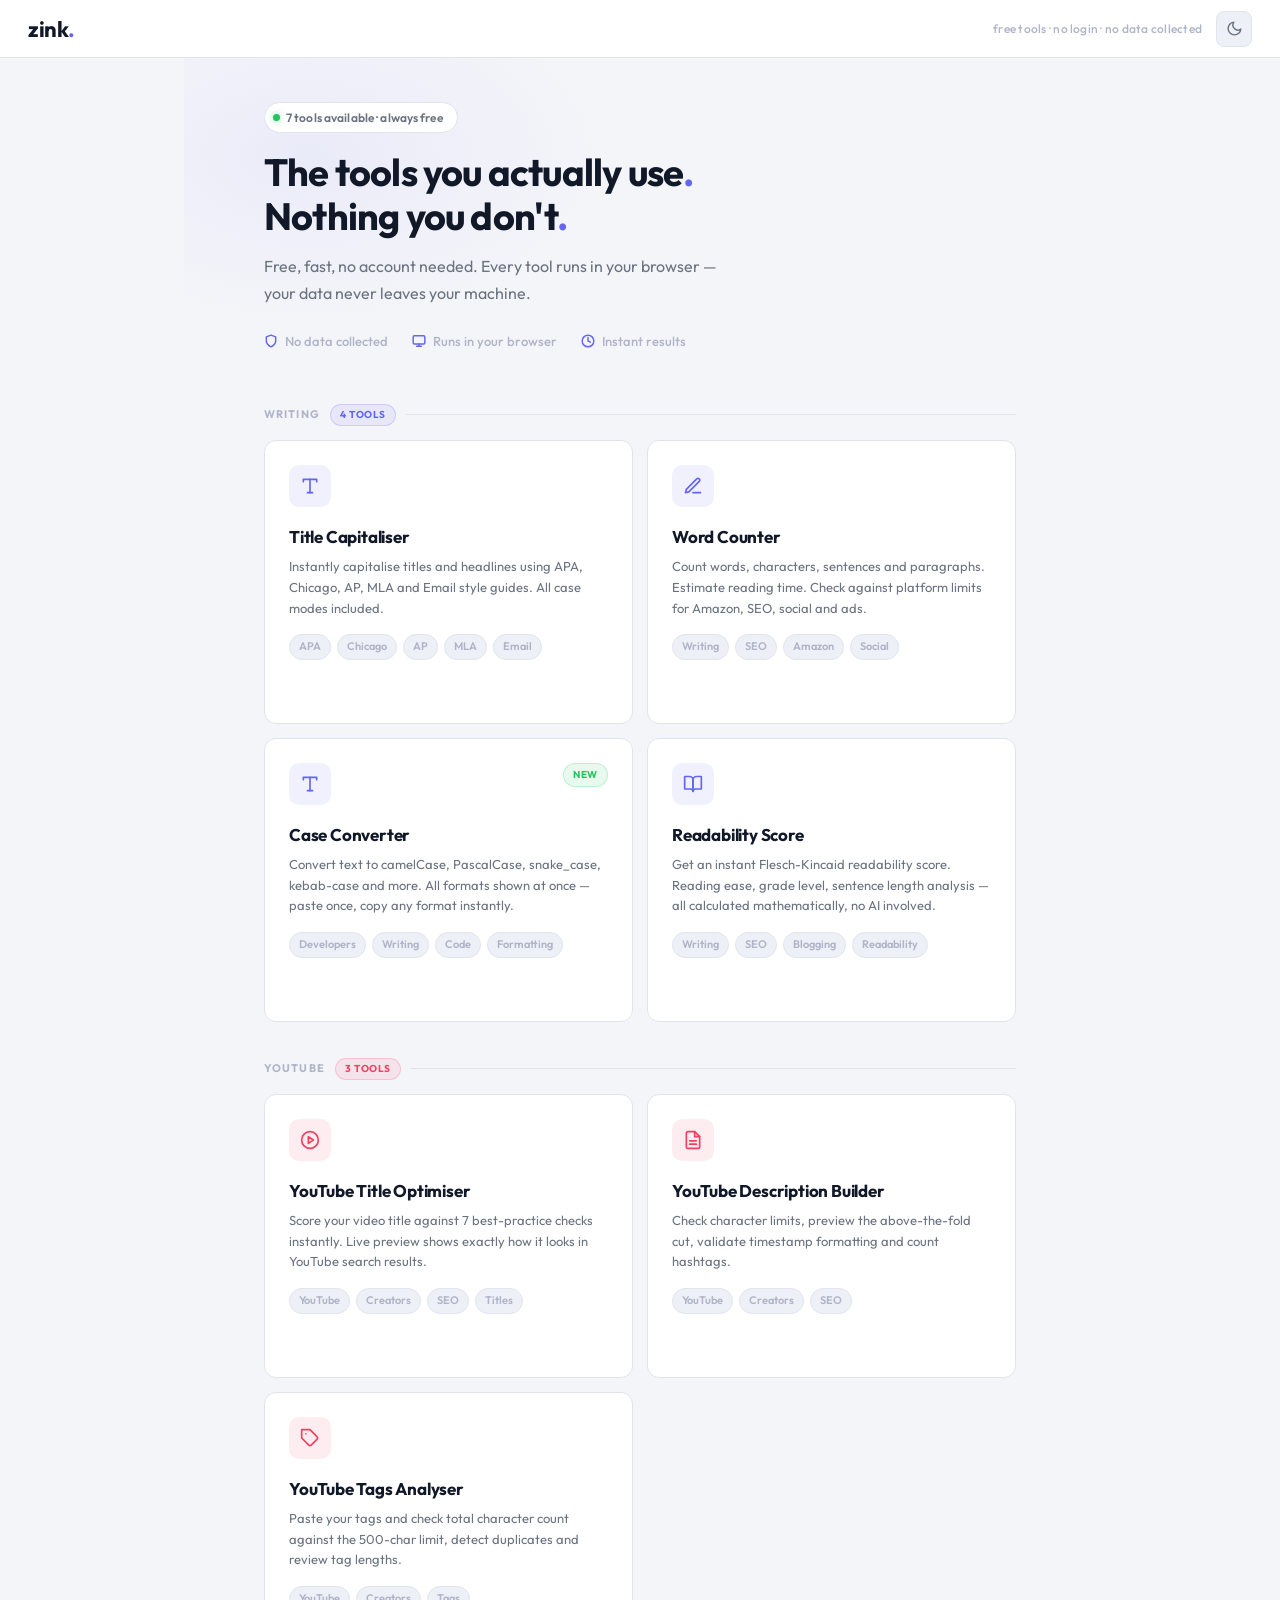
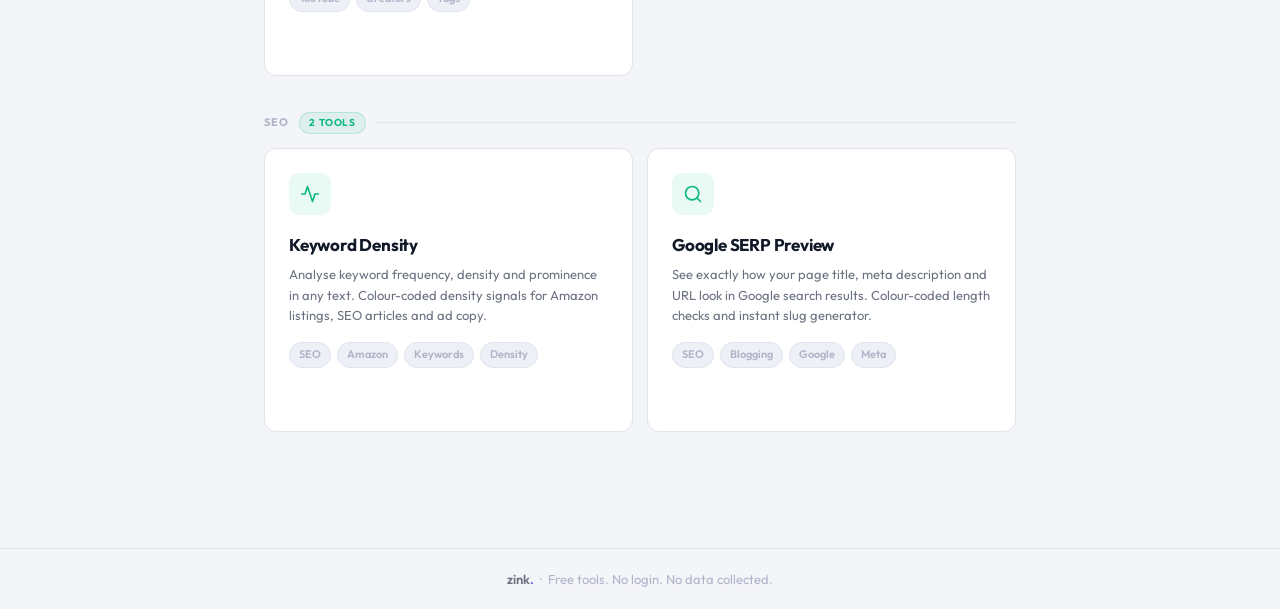
==== commit a735c0bb: "add case converter and readability score checker" ====
--- a/index.html
+++ b/index.html
@@ -103,7 +103,7 @@
     <div class="category-section cat-writing">
       <div class="category-heading">
         <span class="category-label">Writing</span>
-        <span class="category-pill">2 tools</span>
+        <span class="category-pill">4 tools</span>
         <span class="category-line"></span>
       </div>
       <div class="tools-grid">
@@ -129,6 +129,31 @@
           <div class="tool-name">Word Counter</div>
           <div class="tool-desc">Count words, characters, sentences and paragraphs. Estimate reading time. Check against platform limits for Amazon, SEO, social and ads.</div>
           <div class="tool-tags"><span class="tag">Writing</span><span class="tag">SEO</span><span class="tag">Amazon</span><span class="tag">Social</span></div>
+          <div class="tool-arrow">Open tool <svg width="14" height="14" viewBox="0 0 24 24" fill="none" stroke="currentColor" stroke-width="2.5" stroke-linecap="round" stroke-linejoin="round"><line x1="5" y1="12" x2="19" y2="12"/><polyline points="12 5 19 12 12 19"/></svg></div>
+        </a>
+
+        <a href="case-converter.html" class="tool-card">
+          <div class="tool-card-top">
+            <div class="tool-icon">
+              <svg width="20" height="20" viewBox="0 0 24 24" fill="none" stroke="currentColor" stroke-width="2" stroke-linecap="round" stroke-linejoin="round"><polyline points="4 7 4 4 20 4 20 7"/><line x1="9" y1="20" x2="15" y2="20"/><line x1="12" y1="4" x2="12" y2="20"/></svg>
+            </div>
+            <span class="new-badge">New</span>
+          </div>
+          <div class="tool-name">Case Converter</div>
+          <div class="tool-desc">Convert text to camelCase, PascalCase, snake_case, kebab-case and more. All formats shown at once — paste once, copy any format instantly.</div>
+          <div class="tool-tags"><span class="tag">Developers</span><span class="tag">Writing</span><span class="tag">Code</span><span class="tag">Formatting</span></div>
+          <div class="tool-arrow">Open tool <svg width="14" height="14" viewBox="0 0 24 24" fill="none" stroke="currentColor" stroke-width="2.5" stroke-linecap="round" stroke-linejoin="round"><line x1="5" y1="12" x2="19" y2="12"/><polyline points="12 5 19 12 12 19"/></svg></div>
+        </a>
+
+        <a href="readability.html" class="tool-card">
+          <div class="tool-card-top">
+            <div class="tool-icon">
+              <svg width="20" height="20" viewBox="0 0 24 24" fill="none" stroke="currentColor" stroke-width="2" stroke-linecap="round" stroke-linejoin="round"><path d="M2 3h6a4 4 0 0 1 4 4v14a3 3 0 0 0-3-3H2z"/><path d="M22 3h-6a4 4 0 0 0-4 4v14a3 3 0 0 1 3-3h7z"/></svg>
+            </div>
+          </div>
+          <div class="tool-name">Readability Score</div>
+          <div class="tool-desc">Get an instant Flesch-Kincaid readability score. Reading ease, grade level, sentence length analysis — all calculated mathematically, no AI involved.</div>
+          <div class="tool-tags"><span class="tag">Writing</span><span class="tag">SEO</span><span class="tag">Blogging</span><span class="tag">Readability</span></div>
           <div class="tool-arrow">Open tool <svg width="14" height="14" viewBox="0 0 24 24" fill="none" stroke="currentColor" stroke-width="2.5" stroke-linecap="round" stroke-linejoin="round"><line x1="5" y1="12" x2="19" y2="12"/><polyline points="12 5 19 12 12 19"/></svg></div>
         </a>
 
